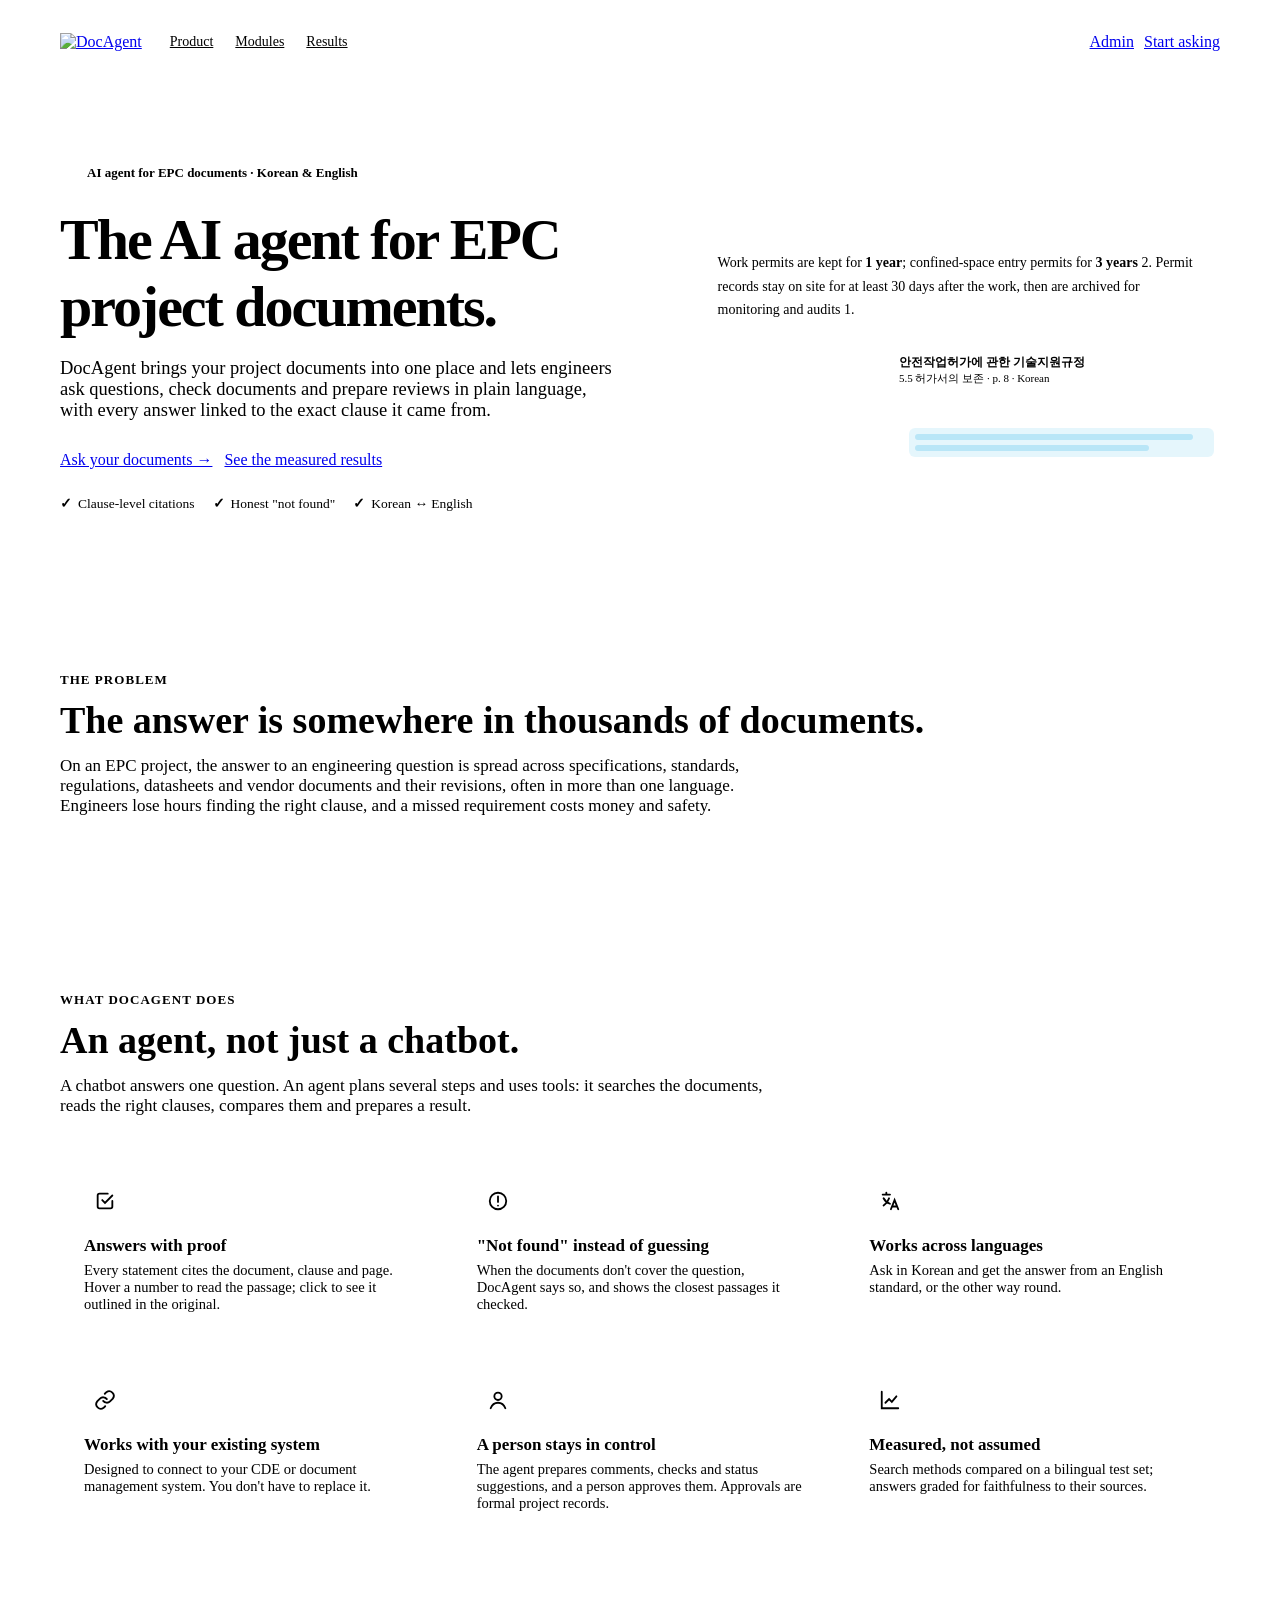
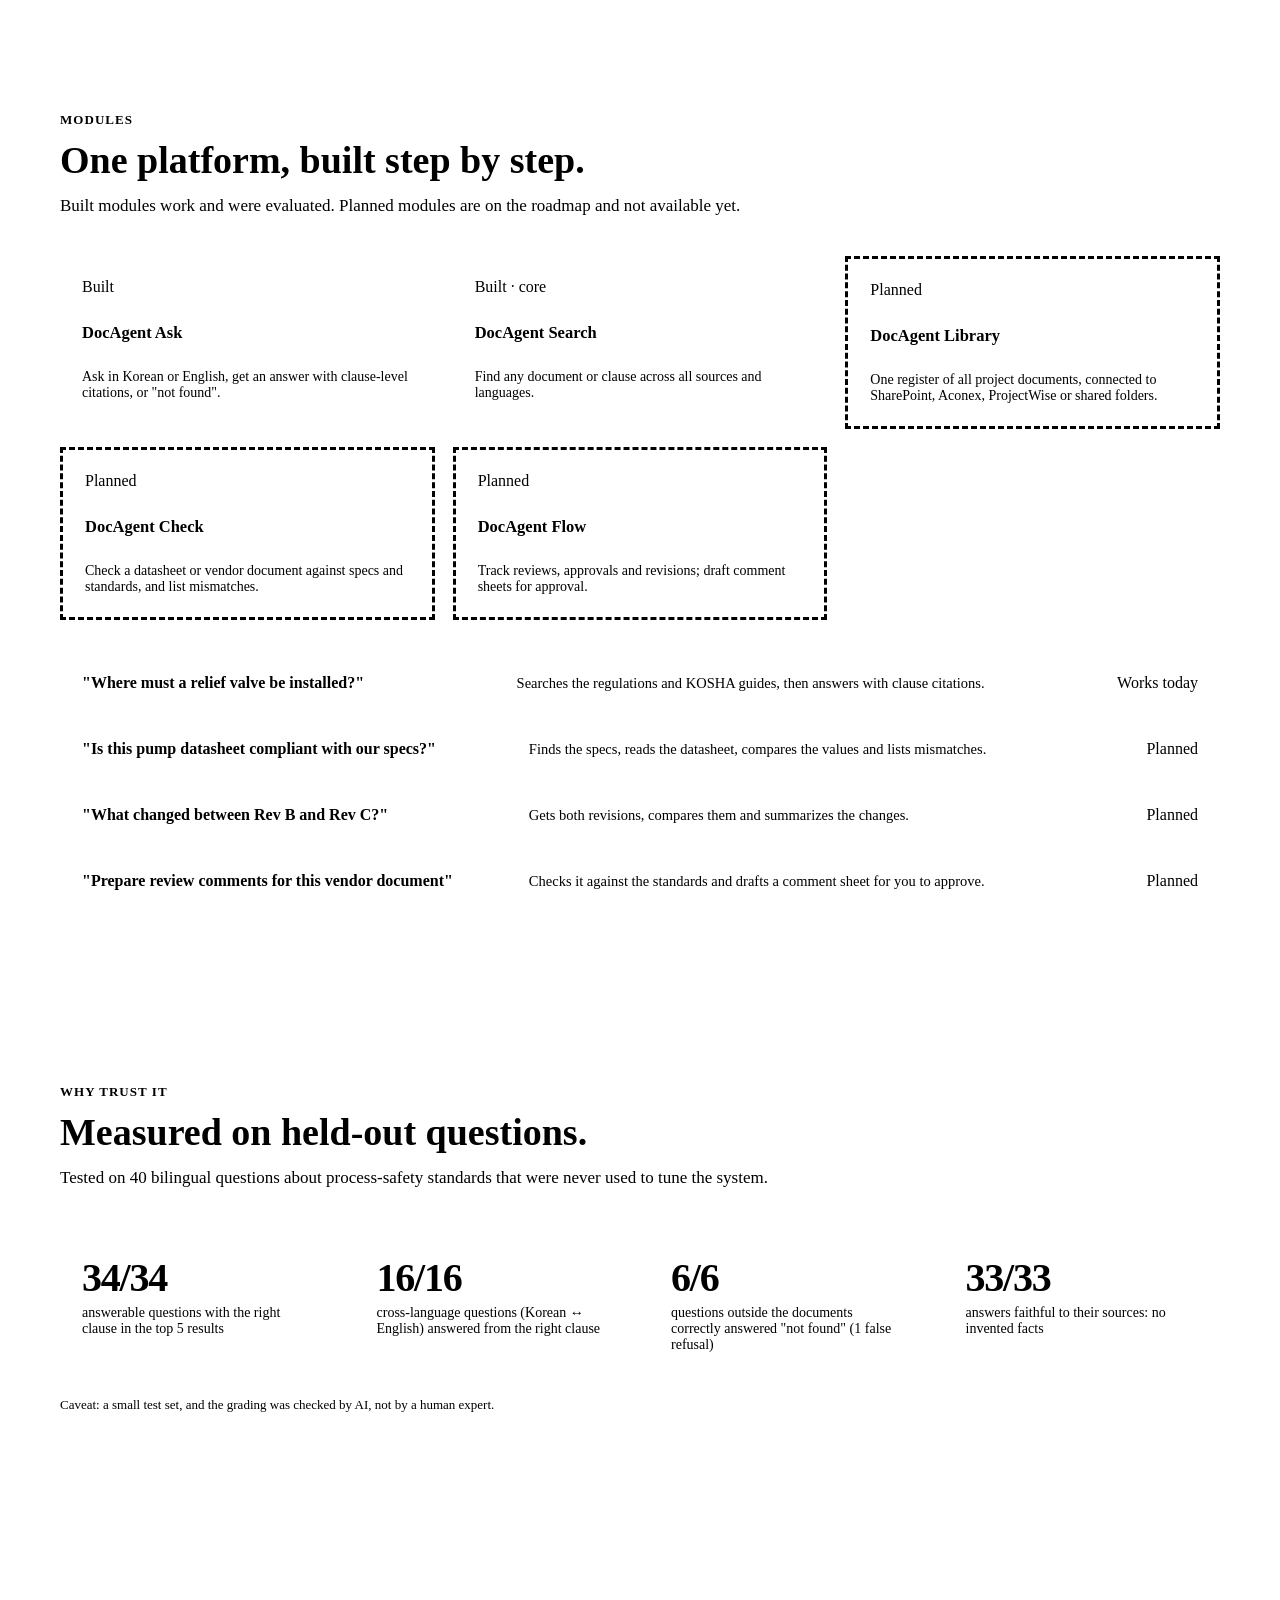
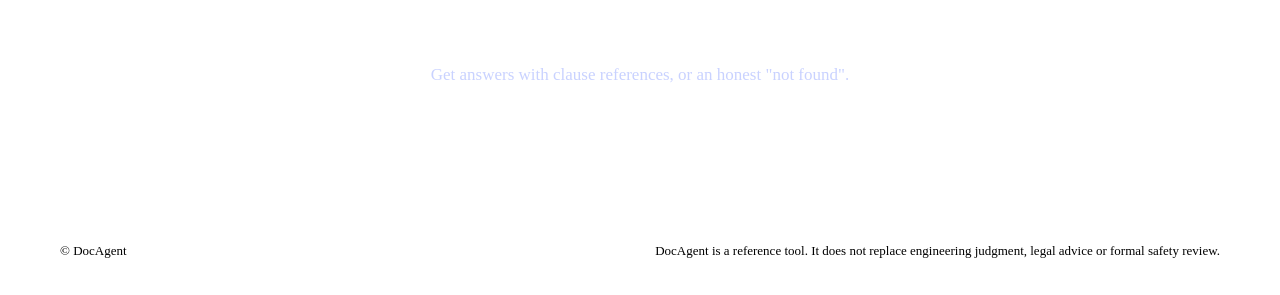
==== app/static/index.html @ a0cf8144 "Add DocAgent: landing page, user chat with cited sources, admin console - FastAPI server (app/server" ====
<!doctype html>
<html lang="en">
<head>
<meta charset="utf-8">
<meta name="viewport" content="width=device-width, initial-scale=1">
<title>DocAgent · The AI agent for EPC project documents</title>
<meta name="description" content="Ask your project documents anything. Answers with clause references, or an honest 'not found'.">
<link rel="icon" href="/brand/docagent_icon.svg" type="image/svg+xml">
<link rel="stylesheet" href="https://cdn.jsdelivr.net/gh/orioncactus/pretendard@v1.3.9/dist/web/variable/pretendardvariable-dynamic-subset.min.css">
<link rel="stylesheet" href="/static/css/docagent.css">
<style>
  body { background: var(--surface); }
  .wrap { max-width: 1160px; margin: 0 auto; padding: 0 24px; }
  nav.top { position: sticky; top: 0; z-index: 10; background: rgba(255,255,255,.86); backdrop-filter: blur(10px);
            border-bottom: 1px solid var(--line-2); }
  nav.top .wrap { display: flex; align-items: center; gap: 28px; height: 68px; }
  nav.top .links { display: flex; gap: 22px; font-size: 14px; }
  nav.top .links a { color: var(--ink-2); }
  nav.top .cta { margin-left: auto; display: flex; gap: 10px; }

  .hero { position: relative; overflow: hidden; padding: 84px 0 72px;
          background: radial-gradient(1100px 480px at 85% -10%, var(--brand-50), transparent 65%),
                      radial-gradient(700px 360px at -5% 110%, var(--accent-50), transparent 60%); }
  .hero .wrap { display: grid; grid-template-columns: 1.05fr .95fr; gap: 56px; align-items: center; }
  .eyebrow { display: inline-flex; gap: 8px; align-items: center; font-size: 13px; font-weight: 600; color: var(--brand);
             background: var(--surface); border: 1px solid var(--brand-100); border-radius: 999px; padding: 5px 12px; }
  .eyebrow i { width: 7px; height: 7px; border-radius: 50%; background: var(--accent); display: inline-block; }
  .hero h1 { font-size: clamp(36px, 5vw, 58px); margin: 20px 0 18px; font-weight: 800; letter-spacing: -.035em; }
  .hero h1 em { font-style: normal; color: var(--brand); }
  .hero p.lead { font-size: 18.5px; color: var(--ink-2); max-width: 560px; margin: 0 0 30px; }
  .hero .actions { display: flex; gap: 12px; flex-wrap: wrap; }
  .hero .trust { margin-top: 26px; display: flex; gap: 18px; flex-wrap: wrap; font-size: 13.5px; color: var(--ink-2); }
  .hero .trust span::before { content: "✓"; color: var(--accent); font-weight: 800; margin-right: 6px; }

  .mock { position: relative; }
  .mock .chat { padding: 22px 22px 46px; border-radius: 20px; box-shadow: var(--shadow-2); }
  .mock .q { margin-left: auto; width: fit-content; max-width: 85%; background: var(--brand); color: #fff; padding: 10px 14px;
             border-radius: 14px 14px 4px 14px; font-size: 14px; }
  .mock .a { margin-top: 14px; font-size: 14px; line-height: 1.7; color: var(--ink); }
  .mock .a .cite { cursor: default; }
  .mock .src { position: relative; margin: -28px -18px 0 auto; width: 62%; padding: 14px; border-radius: 16px;
               box-shadow: var(--shadow-2); background: var(--surface); border: 1px solid var(--line); }
  .mock .src .t { font-size: 12px; font-weight: 700; } .mock .src .m { font-size: 11px; color: var(--muted); }
  .mock .src .doc { margin-top: 8px; background: var(--bg); border-radius: 8px; padding: 10px; display: grid; gap: 6px; }
  .mock .src .bar { height: 6px; border-radius: 3px; background: var(--line); }
  .mock .src .hlbox { border: 2px solid var(--accent); background: rgba(0,163,224,.10); border-radius: 6px; padding: 6px; display: grid; gap: 5px; }
  .mock .src .hlbox .bar { background: #b9e6f7; }

  section.block { padding: 88px 0; }
  section.alt { background: var(--bg); }
  .kicker { font-size: 13px; font-weight: 700; color: var(--accent); letter-spacing: .08em; text-transform: uppercase; }
  .block h2 { font-size: clamp(28px, 3.4vw, 38px); margin: 10px 0 14px; font-weight: 800; }
  .block p.sub { color: var(--ink-2); font-size: 17px; max-width: 720px; margin: 0; }
  .grid { display: grid; gap: 18px; margin-top: 40px; }
  .g3 { grid-template-columns: repeat(3, 1fr); } .g4 { grid-template-columns: repeat(4, 1fr); }
  .feature { padding: 24px; } .feature h3 { font-size: 17px; margin: 14px 0 6px; } .feature p { margin: 0; color: var(--ink-2); font-size: 14.5px; }
  .ico { width: 42px; height: 42px; border-radius: 12px; background: var(--brand-50); color: var(--brand); display: grid; place-items: center; }
  .ico svg { width: 22px; height: 22px; }
  .module { padding: 22px; display: flex; flex-direction: column; gap: 10px; }
  .module .chip { align-self: flex-start; }
  .module h3 { font-size: 16.5px; } .module p { margin: 0; color: var(--ink-2); font-size: 14px; flex: 1; }
  .module.planned { background: transparent; box-shadow: none; border-style: dashed; }
  .tasks { margin-top: 36px; display: grid; gap: 12px; }
  .task { display: grid; grid-template-columns: 1fr 1.4fr auto; gap: 20px; align-items: center; padding: 18px 22px; }
  .task .ask { font-weight: 600; } .task .does { color: var(--ink-2); font-size: 14.5px; }
  .stat { padding: 26px 22px; } .stat .num { font-size: 40px; font-weight: 800; color: var(--brand); letter-spacing: -.03em; }
  .stat .lbl { color: var(--ink-2); font-size: 14px; margin-top: 4px; }
  .caveat { margin-top: 18px; font-size: 13px; color: var(--muted); }
  .final { text-align: center; padding: 84px 0; background: var(--brand); color: #fff; }
  .final h2 { color: #fff; } .final p { color: #c9d2ff; margin: 12px auto 28px; max-width: 560px; font-size: 17px; }
  .final .btn-primary { background: #fff; color: var(--brand); box-shadow: none; }
  footer { padding: 28px 0; font-size: 13px; color: var(--muted); border-top: 1px solid var(--line-2); }
  footer .wrap { display: flex; gap: 20px; justify-content: space-between; flex-wrap: wrap; }

  @media (max-width: 920px) {
    .hero .wrap, .g3, .g4 { grid-template-columns: 1fr; }
    .mock .src { width: auto; margin: 14px 0 0; }
    .task { grid-template-columns: 1fr; gap: 6px; }
    nav.top .links { display: none; }
  }
</style>
</head>
<body>
<nav class="top">
  <div class="wrap">
    <a href="/" aria-label="DocAgent home"><img class="logo" src="/brand/docagent_logo.svg" alt="DocAgent"></a>
    <div class="links"><a href="#what">Product</a><a href="#modules">Modules</a><a href="#results">Results</a></div>
    <div class="cta"><a class="btn btn-ghost btn-sm" href="/admin">Admin</a><a class="btn btn-primary btn-sm" href="/chat">Start asking</a></div>
  </div>
</nav>

<header class="hero">
  <div class="wrap">
    <div>
      <span class="eyebrow"><i></i>AI agent for EPC documents · Korean &amp; English</span>
      <h1>The AI agent for <em>EPC project documents</em>.</h1>
      <p class="lead">DocAgent brings your project documents into one place and lets engineers ask questions, check documents
        and prepare reviews in plain language, with every answer linked to the exact clause it came from.</p>
      <div class="actions">
        <a class="btn btn-primary" href="/chat">Ask your documents →</a>
        <a class="btn btn-ghost" href="#results">See the measured results</a>
      </div>
      <div class="trust"><span>Clause-level citations</span><span>Honest "not found"</span><span>Korean ↔ English</span></div>
    </div>
    <div class="mock" aria-hidden="true">
      <div class="card chat">
        <div class="q">How long must completed work permits be kept?</div>
        <div class="a">Work permits are kept for <strong>1 year</strong>; confined-space entry permits for
          <strong>3 years</strong> <span class="cite">2</span>. Permit records stay on site for at least 30 days after
          the work, then are archived for monitoring and audits <span class="cite">1</span>.</div>
      </div>
      <div class="src">
        <div class="t">안전작업허가에 관한 기술지원규정</div>
        <div class="m">5.5 허가서의 보존 · p. 8 · Korean</div>
        <div class="doc"><div class="bar" style="width:90%"></div><div class="bar" style="width:70%"></div>
          <div class="hlbox"><div class="bar" style="width:95%"></div><div class="bar" style="width:80%"></div></div>
          <div class="bar" style="width:85%"></div></div>
      </div>
    </div>
  </div>
</header>

<section class="block" id="problem">
  <div class="wrap">
    <div class="kicker">The problem</div>
    <h2>The answer is somewhere in thousands of documents.</h2>
    <p class="sub">On an EPC project, the answer to an engineering question is spread across specifications, standards,
      regulations, datasheets and vendor documents and their revisions, often in more than one language. Engineers lose
      hours finding the right clause, and a missed requirement costs money and safety.</p>
  </div>
</section>

<section class="block alt" id="what">
  <div class="wrap">
    <div class="kicker">What DocAgent does</div>
    <h2>An agent, not just a chatbot.</h2>
    <p class="sub">A chatbot answers one question. An agent plans several steps and uses tools: it searches the documents,
      reads the right clauses, compares them and prepares a result.</p>
    <div class="grid g3">
      <div class="card feature"><div class="ico"><svg viewBox="0 0 24 24" fill="none" stroke="currentColor" stroke-width="2" stroke-linecap="round"><path d="M9 11l3 3 8-8"/><path d="M20 12v6a2 2 0 0 1-2 2H6a2 2 0 0 1-2-2V6a2 2 0 0 1 2-2h9"/></svg></div>
        <h3>Answers with proof</h3><p>Every statement cites the document, clause and page. Hover a number to read the passage; click to see it outlined in the original.</p></div>
      <div class="card feature"><div class="ico"><svg viewBox="0 0 24 24" fill="none" stroke="currentColor" stroke-width="2" stroke-linecap="round"><circle cx="12" cy="12" r="9"/><path d="M12 7v6"/><path d="M12 17h.01"/></svg></div>
        <h3>"Not found" instead of guessing</h3><p>When the documents don't cover the question, DocAgent says so, and shows the closest passages it checked.</p></div>
      <div class="card feature"><div class="ico"><svg viewBox="0 0 24 24" fill="none" stroke="currentColor" stroke-width="2" stroke-linecap="round"><path d="M4 5h8M8 3v2M5 9c1.5 3 4 5 7 6"/><path d="M11 9c-1 3-3 6-6 8"/><path d="M13 21l4-10 4 10M14.5 18h5"/></svg></div>
        <h3>Works across languages</h3><p>Ask in Korean and get the answer from an English standard, or the other way round.</p></div>
      <div class="card feature"><div class="ico"><svg viewBox="0 0 24 24" fill="none" stroke="currentColor" stroke-width="2" stroke-linecap="round"><path d="M10 13a5 5 0 0 0 7.5.5l3-3a5 5 0 0 0-7-7l-1.7 1.7"/><path d="M14 11a5 5 0 0 0-7.5-.5l-3 3a5 5 0 0 0 7 7l1.7-1.7"/></svg></div>
        <h3>Works with your existing system</h3><p>Designed to connect to your CDE or document management system. You don't have to replace it.</p></div>
      <div class="card feature"><div class="ico"><svg viewBox="0 0 24 24" fill="none" stroke="currentColor" stroke-width="2" stroke-linecap="round"><circle cx="12" cy="8" r="4"/><path d="M4 21c1.5-4 4.5-6 8-6s6.5 2 8 6"/></svg></div>
        <h3>A person stays in control</h3><p>The agent prepares comments, checks and status suggestions, and a person approves them. Approvals are formal project records.</p></div>
      <div class="card feature"><div class="ico"><svg viewBox="0 0 24 24" fill="none" stroke="currentColor" stroke-width="2" stroke-linecap="round"><path d="M3 3v18h18"/><path d="M7 15l4-4 3 3 5-6"/></svg></div>
        <h3>Measured, not assumed</h3><p>Search methods compared on a bilingual test set; answers graded for faithfulness to their sources.</p></div>
    </div>
  </div>
</section>

<section class="block" id="modules">
  <div class="wrap">
    <div class="kicker">Modules</div>
    <h2>One platform, built step by step.</h2>
    <p class="sub">Built modules work and were evaluated. Planned modules are on the roadmap and not available yet.</p>
    <div class="grid g3">
      <div class="card module"><span class="chip ok">Built</span><h3>DocAgent Ask</h3><p>Ask in Korean or English, get an answer with clause-level citations, or "not found".</p></div>
      <div class="card module"><span class="chip ok">Built · core</span><h3>DocAgent Search</h3><p>Find any document or clause across all sources and languages.</p></div>
      <div class="card module planned"><span class="chip muted">Planned</span><h3>DocAgent Library</h3><p>One register of all project documents, connected to SharePoint, Aconex, ProjectWise or shared folders.</p></div>
      <div class="card module planned"><span class="chip muted">Planned</span><h3>DocAgent Check</h3><p>Check a datasheet or vendor document against specs and standards, and list mismatches.</p></div>
      <div class="card module planned"><span class="chip muted">Planned</span><h3>DocAgent Flow</h3><p>Track reviews, approvals and revisions; draft comment sheets for approval.</p></div>
    </div>
    <div class="tasks">
      <div class="card task"><div class="ask">"Where must a relief valve be installed?"</div><div class="does">Searches the regulations and KOSHA guides, then answers with clause citations.</div><span class="chip ok">Works today</span></div>
      <div class="card task"><div class="ask">"Is this pump datasheet compliant with our specs?"</div><div class="does">Finds the specs, reads the datasheet, compares the values and lists mismatches.</div><span class="chip muted">Planned</span></div>
      <div class="card task"><div class="ask">"What changed between Rev B and Rev C?"</div><div class="does">Gets both revisions, compares them and summarizes the changes.</div><span class="chip muted">Planned</span></div>
      <div class="card task"><div class="ask">"Prepare review comments for this vendor document"</div><div class="does">Checks it against the standards and drafts a comment sheet for you to approve.</div><span class="chip muted">Planned</span></div>
    </div>
  </div>
</section>

<section class="block alt" id="results">
  <div class="wrap">
    <div class="kicker">Why trust it</div>
    <h2>Measured on held-out questions.</h2>
    <p class="sub">Tested on 40 bilingual questions about process-safety standards that were never used to tune the system.</p>
    <div class="grid g4">
      <div class="card stat"><div class="num">34/34</div><div class="lbl">answerable questions with the right clause in the top 5 results</div></div>
      <div class="card stat"><div class="num">16/16</div><div class="lbl">cross-language questions (Korean ↔ English) answered from the right clause</div></div>
      <div class="card stat"><div class="num">6/6</div><div class="lbl">questions outside the documents correctly answered "not found" (1 false refusal)</div></div>
      <div class="card stat"><div class="num">33/33</div><div class="lbl">answers faithful to their sources: no invented facts</div></div>
    </div>
    <p class="caveat">Caveat: a small test set, and the grading was checked by AI, not by a human expert.</p>
  </div>
</section>

<section class="final">
  <div class="wrap">
    <h2>Ask your documents anything.</h2>
    <p>Get answers with clause references, or an honest "not found".</p>
    <a class="btn btn-primary" href="/chat">Start asking →</a>
  </div>
</section>

<footer>
  <div class="wrap"><span>© DocAgent</span><span>DocAgent is a reference tool. It does not replace engineering judgment, legal advice or formal safety review.</span></div>
</footer>
</body>
</html>
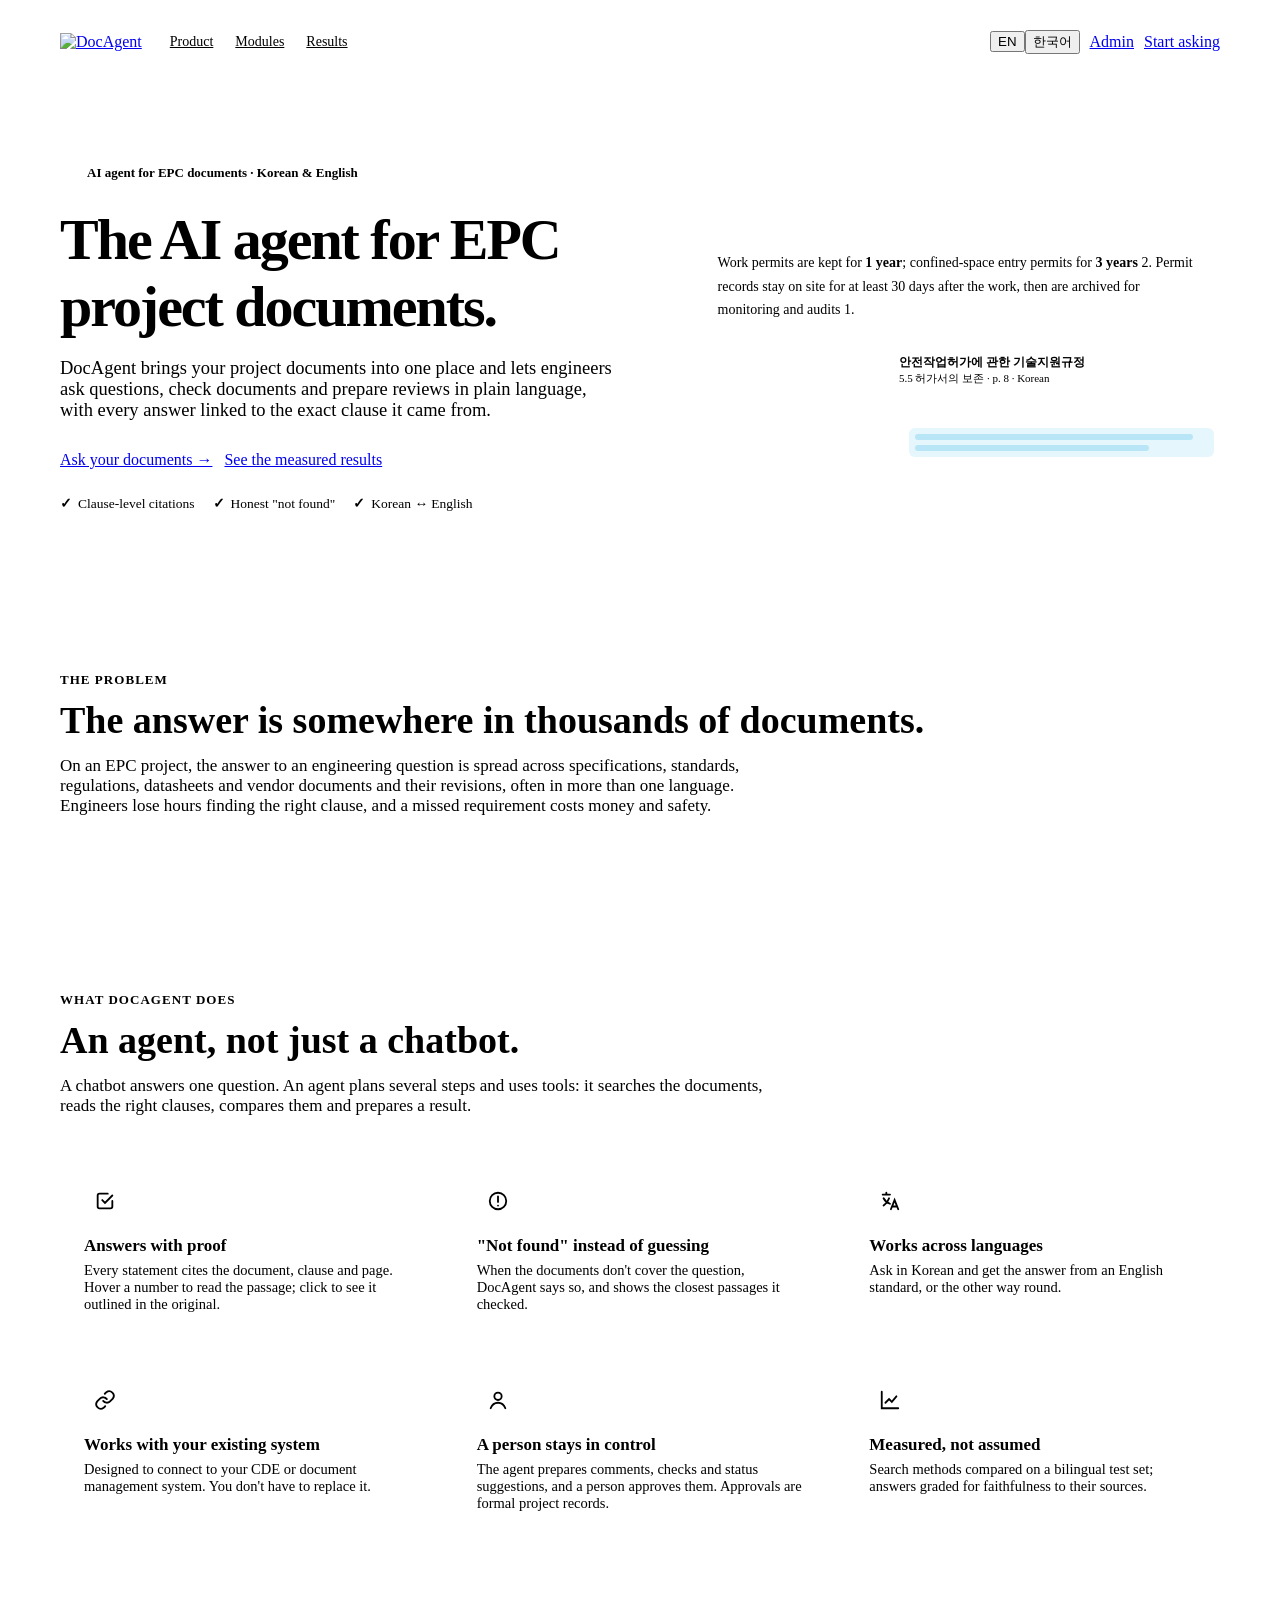
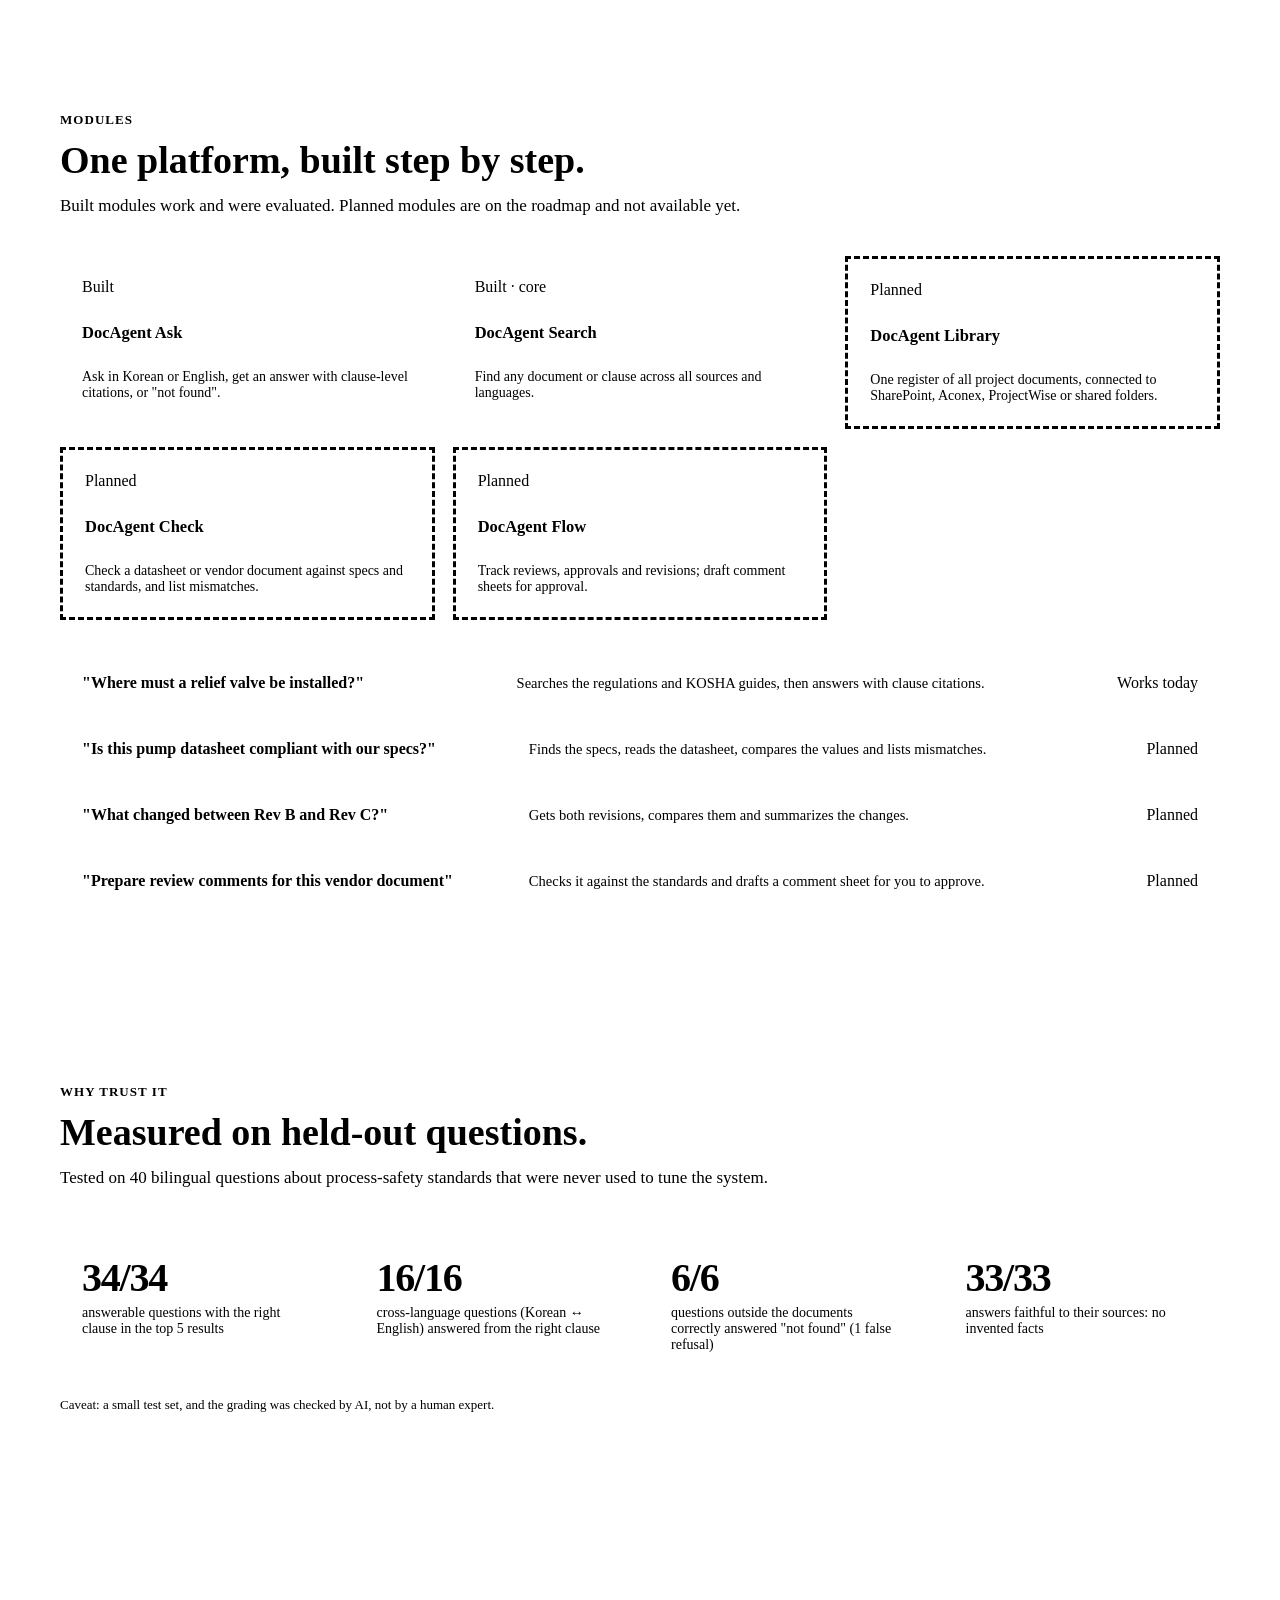
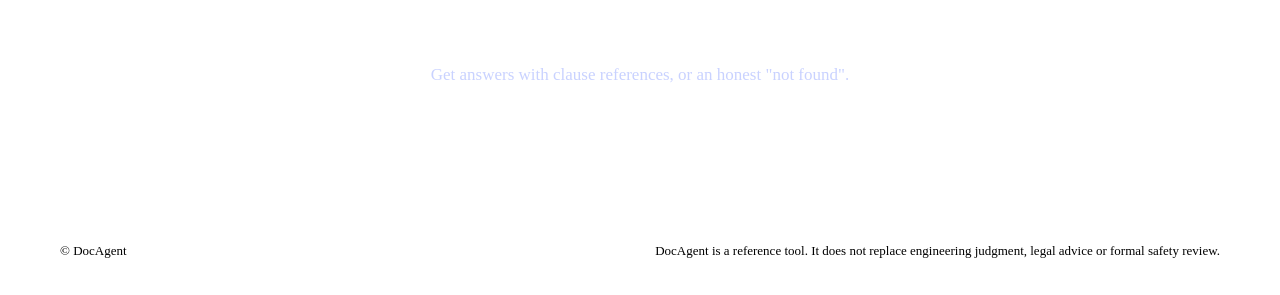
==== commit 16ac8341: "Interface language switch (English / Korean) for the landing and chat pages - New static/js/i18n.js:" ====
--- a/app/static/index.html
+++ b/app/static/index.html
@@ -3,7 +3,7 @@
 <head>
 <meta charset="utf-8">
 <meta name="viewport" content="width=device-width, initial-scale=1">
-<title>DocAgent · The AI agent for EPC project documents</title>
+<title data-i18n="home.pageTitle">DocAgent · The AI agent for EPC project documents</title>
 <meta name="description" content="Ask your project documents anything. Answers with clause references, or an honest 'not found'.">
 <link rel="icon" href="/brand/docagent_icon.svg" type="image/svg+xml">
 <link rel="stylesheet" href="https://cdn.jsdelivr.net/gh/orioncactus/pretendard@v1.3.9/dist/web/variable/pretendardvariable-dynamic-subset.min.css">
@@ -16,7 +16,8 @@
   nav.top .wrap { display: flex; align-items: center; gap: 28px; height: 68px; }
   nav.top .links { display: flex; gap: 22px; font-size: 14px; }
   nav.top .links a { color: var(--ink-2); }
-  nav.top .cta { margin-left: auto; display: flex; gap: 10px; }
+  nav.top .cta { margin-left: auto; display: flex; gap: 10px; align-items: center; }
+  nav.top .ui-lang { font-size: 12.5px; }
 
   .hero { position: relative; overflow: hidden; padding: 84px 0 72px;
           background: radial-gradient(1100px 480px at 85% -10%, var(--brand-50), transparent 65%),
@@ -84,34 +85,35 @@
 <nav class="top">
   <div class="wrap">
     <a href="/" aria-label="DocAgent home"><img class="logo" src="/brand/docagent_logo.svg" alt="DocAgent"></a>
-    <div class="links"><a href="#what">Product</a><a href="#modules">Modules</a><a href="#results">Results</a></div>
-    <div class="cta"><a class="btn btn-ghost btn-sm" href="/admin">Admin</a><a class="btn btn-primary btn-sm" href="/chat">Start asking</a></div>
+    <div class="links"><a href="#what" data-i18n="nav.product">Product</a><a href="#modules" data-i18n="nav.modules">Modules</a><a href="#results" data-i18n="nav.results">Results</a></div>
+    <div class="cta">
+      <div class="seg ui-lang" role="group" aria-label="Interface language" data-i18n-attr="aria-label:ui.aria"><button type="button" data-ui-lang="en">EN</button><button type="button" data-ui-lang="ko">한국어</button></div><a class="btn btn-ghost btn-sm" href="/admin" id="adminLink" data-i18n="nav.admin">Admin</a><a class="btn btn-primary btn-sm" href="/chat" data-i18n="nav.start">Start asking</a></div>
   </div>
 </nav>
 
 <header class="hero">
   <div class="wrap">
     <div>
-      <span class="eyebrow"><i></i>AI agent for EPC documents · Korean &amp; English</span>
-      <h1>The AI agent for <em>EPC project documents</em>.</h1>
-      <p class="lead">DocAgent brings your project documents into one place and lets engineers ask questions, check documents
+      <span class="eyebrow" data-i18n="hero.eyebrow"><i></i>AI agent for EPC documents · Korean &amp; English</span>
+      <h1 data-i18n="hero.title">The AI agent for <em>EPC project documents</em>.</h1>
+      <p class="lead" data-i18n="hero.lead">DocAgent brings your project documents into one place and lets engineers ask questions, check documents
         and prepare reviews in plain language, with every answer linked to the exact clause it came from.</p>
       <div class="actions">
-        <a class="btn btn-primary" href="/chat">Ask your documents →</a>
-        <a class="btn btn-ghost" href="#results">See the measured results</a>
+        <a class="btn btn-primary" href="/chat" data-i18n="hero.ask">Ask your documents →</a>
+        <a class="btn btn-ghost" href="#results" data-i18n="hero.see">See the measured results</a>
       </div>
-      <div class="trust"><span>Clause-level citations</span><span>Honest "not found"</span><span>Korean ↔ English</span></div>
+      <div class="trust" data-i18n="hero.trust"><span>Clause-level citations</span><span>Honest "not found"</span><span>Korean ↔ English</span></div>
     </div>
     <div class="mock" aria-hidden="true">
       <div class="card chat">
-        <div class="q">How long must completed work permits be kept?</div>
-        <div class="a">Work permits are kept for <strong>1 year</strong>; confined-space entry permits for
+        <div class="q" data-i18n="mock.q">How long must completed work permits be kept?</div>
+        <div class="a" data-i18n="mock.a">Work permits are kept for <strong>1 year</strong>; confined-space entry permits for
           <strong>3 years</strong> <span class="cite">2</span>. Permit records stay on site for at least 30 days after
           the work, then are archived for monitoring and audits <span class="cite">1</span>.</div>
       </div>
       <div class="src">
         <div class="t">안전작업허가에 관한 기술지원규정</div>
-        <div class="m">5.5 허가서의 보존 · p. 8 · Korean</div>
+        <div class="m" data-i18n="mock.meta">5.5 허가서의 보존 · p. 8 · Korean</div>
         <div class="doc"><div class="bar" style="width:90%"></div><div class="bar" style="width:70%"></div>
           <div class="hlbox"><div class="bar" style="width:95%"></div><div class="bar" style="width:80%"></div></div>
           <div class="bar" style="width:85%"></div></div>
@@ -122,9 +124,9 @@
 
 <section class="block" id="problem">
   <div class="wrap">
-    <div class="kicker">The problem</div>
-    <h2>The answer is somewhere in thousands of documents.</h2>
-    <p class="sub">On an EPC project, the answer to an engineering question is spread across specifications, standards,
+    <div class="kicker" data-i18n="problem.kicker">The problem</div>
+    <h2 data-i18n="problem.h">The answer is somewhere in thousands of documents.</h2>
+    <p class="sub" data-i18n="problem.sub">On an EPC project, the answer to an engineering question is spread across specifications, standards,
       regulations, datasheets and vendor documents and their revisions, often in more than one language. Engineers lose
       hours finding the right clause, and a missed requirement costs money and safety.</p>
   </div>
@@ -132,73 +134,90 @@
 
 <section class="block alt" id="what">
   <div class="wrap">
-    <div class="kicker">What DocAgent does</div>
-    <h2>An agent, not just a chatbot.</h2>
-    <p class="sub">A chatbot answers one question. An agent plans several steps and uses tools: it searches the documents,
+    <div class="kicker" data-i18n="what.kicker">What DocAgent does</div>
+    <h2 data-i18n="what.h">An agent, not just a chatbot.</h2>
+    <p class="sub" data-i18n="what.sub">A chatbot answers one question. An agent plans several steps and uses tools: it searches the documents,
       reads the right clauses, compares them and prepares a result.</p>
     <div class="grid g3">
       <div class="card feature"><div class="ico"><svg viewBox="0 0 24 24" fill="none" stroke="currentColor" stroke-width="2" stroke-linecap="round"><path d="M9 11l3 3 8-8"/><path d="M20 12v6a2 2 0 0 1-2 2H6a2 2 0 0 1-2-2V6a2 2 0 0 1 2-2h9"/></svg></div>
-        <h3>Answers with proof</h3><p>Every statement cites the document, clause and page. Hover a number to read the passage; click to see it outlined in the original.</p></div>
+        <h3 data-i18n="f1.h">Answers with proof</h3><p data-i18n="f1.p">Every statement cites the document, clause and page. Hover a number to read the passage; click to see it outlined in the original.</p></div>
       <div class="card feature"><div class="ico"><svg viewBox="0 0 24 24" fill="none" stroke="currentColor" stroke-width="2" stroke-linecap="round"><circle cx="12" cy="12" r="9"/><path d="M12 7v6"/><path d="M12 17h.01"/></svg></div>
-        <h3>"Not found" instead of guessing</h3><p>When the documents don't cover the question, DocAgent says so, and shows the closest passages it checked.</p></div>
+        <h3 data-i18n="f2.h">"Not found" instead of guessing</h3><p data-i18n="f2.p">When the documents don't cover the question, DocAgent says so, and shows the closest passages it checked.</p></div>
       <div class="card feature"><div class="ico"><svg viewBox="0 0 24 24" fill="none" stroke="currentColor" stroke-width="2" stroke-linecap="round"><path d="M4 5h8M8 3v2M5 9c1.5 3 4 5 7 6"/><path d="M11 9c-1 3-3 6-6 8"/><path d="M13 21l4-10 4 10M14.5 18h5"/></svg></div>
-        <h3>Works across languages</h3><p>Ask in Korean and get the answer from an English standard, or the other way round.</p></div>
+        <h3 data-i18n="f3.h">Works across languages</h3><p data-i18n="f3.p">Ask in Korean and get the answer from an English standard, or the other way round.</p></div>
       <div class="card feature"><div class="ico"><svg viewBox="0 0 24 24" fill="none" stroke="currentColor" stroke-width="2" stroke-linecap="round"><path d="M10 13a5 5 0 0 0 7.5.5l3-3a5 5 0 0 0-7-7l-1.7 1.7"/><path d="M14 11a5 5 0 0 0-7.5-.5l-3 3a5 5 0 0 0 7 7l1.7-1.7"/></svg></div>
-        <h3>Works with your existing system</h3><p>Designed to connect to your CDE or document management system. You don't have to replace it.</p></div>
+        <h3 data-i18n="f4.h">Works with your existing system</h3><p data-i18n="f4.p">Designed to connect to your CDE or document management system. You don't have to replace it.</p></div>
       <div class="card feature"><div class="ico"><svg viewBox="0 0 24 24" fill="none" stroke="currentColor" stroke-width="2" stroke-linecap="round"><circle cx="12" cy="8" r="4"/><path d="M4 21c1.5-4 4.5-6 8-6s6.5 2 8 6"/></svg></div>
-        <h3>A person stays in control</h3><p>The agent prepares comments, checks and status suggestions, and a person approves them. Approvals are formal project records.</p></div>
+        <h3 data-i18n="f5.h">A person stays in control</h3><p data-i18n="f5.p">The agent prepares comments, checks and status suggestions, and a person approves them. Approvals are formal project records.</p></div>
       <div class="card feature"><div class="ico"><svg viewBox="0 0 24 24" fill="none" stroke="currentColor" stroke-width="2" stroke-linecap="round"><path d="M3 3v18h18"/><path d="M7 15l4-4 3 3 5-6"/></svg></div>
-        <h3>Measured, not assumed</h3><p>Search methods compared on a bilingual test set; answers graded for faithfulness to their sources.</p></div>
+        <h3 data-i18n="f6.h">Measured, not assumed</h3><p data-i18n="f6.p">Search methods compared on a bilingual test set; answers graded for faithfulness to their sources.</p></div>
     </div>
   </div>
 </section>
 
 <section class="block" id="modules">
   <div class="wrap">
-    <div class="kicker">Modules</div>
-    <h2>One platform, built step by step.</h2>
-    <p class="sub">Built modules work and were evaluated. Planned modules are on the roadmap and not available yet.</p>
+    <div class="kicker" data-i18n="mod.kicker">Modules</div>
+    <h2 data-i18n="mod.h">One platform, built step by step.</h2>
+    <p class="sub" data-i18n="mod.sub">Built modules work and were evaluated. Planned modules are on the roadmap and not available yet.</p>
     <div class="grid g3">
-      <div class="card module"><span class="chip ok">Built</span><h3>DocAgent Ask</h3><p>Ask in Korean or English, get an answer with clause-level citations, or "not found".</p></div>
-      <div class="card module"><span class="chip ok">Built · core</span><h3>DocAgent Search</h3><p>Find any document or clause across all sources and languages.</p></div>
-      <div class="card module planned"><span class="chip muted">Planned</span><h3>DocAgent Library</h3><p>One register of all project documents, connected to SharePoint, Aconex, ProjectWise or shared folders.</p></div>
-      <div class="card module planned"><span class="chip muted">Planned</span><h3>DocAgent Check</h3><p>Check a datasheet or vendor document against specs and standards, and list mismatches.</p></div>
-      <div class="card module planned"><span class="chip muted">Planned</span><h3>DocAgent Flow</h3><p>Track reviews, approvals and revisions; draft comment sheets for approval.</p></div>
+      <div class="card module"><span class="chip ok" data-i18n="chip.built">Built</span><h3>DocAgent Ask</h3><p data-i18n="m1.p">Ask in Korean or English, get an answer with clause-level citations, or "not found".</p></div>
+      <div class="card module"><span class="chip ok" data-i18n="chip.core">Built · core</span><h3>DocAgent Search</h3><p data-i18n="m2.p">Find any document or clause across all sources and languages.</p></div>
+      <div class="card module planned"><span class="chip muted" data-i18n="chip.planned">Planned</span><h3>DocAgent Library</h3><p data-i18n="m3.p">One register of all project documents, connected to SharePoint, Aconex, ProjectWise or shared folders.</p></div>
+      <div class="card module planned"><span class="chip muted" data-i18n="chip.planned">Planned</span><h3>DocAgent Check</h3><p data-i18n="m4.p">Check a datasheet or vendor document against specs and standards, and list mismatches.</p></div>
+      <div class="card module planned"><span class="chip muted" data-i18n="chip.planned">Planned</span><h3>DocAgent Flow</h3><p data-i18n="m5.p">Track reviews, approvals and revisions; draft comment sheets for approval.</p></div>
     </div>
     <div class="tasks">
-      <div class="card task"><div class="ask">"Where must a relief valve be installed?"</div><div class="does">Searches the regulations and KOSHA guides, then answers with clause citations.</div><span class="chip ok">Works today</span></div>
-      <div class="card task"><div class="ask">"Is this pump datasheet compliant with our specs?"</div><div class="does">Finds the specs, reads the datasheet, compares the values and lists mismatches.</div><span class="chip muted">Planned</span></div>
-      <div class="card task"><div class="ask">"What changed between Rev B and Rev C?"</div><div class="does">Gets both revisions, compares them and summarizes the changes.</div><span class="chip muted">Planned</span></div>
-      <div class="card task"><div class="ask">"Prepare review comments for this vendor document"</div><div class="does">Checks it against the standards and drafts a comment sheet for you to approve.</div><span class="chip muted">Planned</span></div>
+      <div class="card task"><div class="ask" data-i18n="t1.ask">"Where must a relief valve be installed?"</div><div class="does" data-i18n="t1.does">Searches the regulations and KOSHA guides, then answers with clause citations.</div><span class="chip ok" data-i18n="chip.works">Works today</span></div>
+      <div class="card task"><div class="ask" data-i18n="t2.ask">"Is this pump datasheet compliant with our specs?"</div><div class="does" data-i18n="t2.does">Finds the specs, reads the datasheet, compares the values and lists mismatches.</div><span class="chip muted" data-i18n="chip.planned">Planned</span></div>
+      <div class="card task"><div class="ask" data-i18n="t3.ask">"What changed between Rev B and Rev C?"</div><div class="does" data-i18n="t3.does">Gets both revisions, compares them and summarizes the changes.</div><span class="chip muted" data-i18n="chip.planned">Planned</span></div>
+      <div class="card task"><div class="ask" data-i18n="t4.ask">"Prepare review comments for this vendor document"</div><div class="does" data-i18n="t4.does">Checks it against the standards and drafts a comment sheet for you to approve.</div><span class="chip muted" data-i18n="chip.planned">Planned</span></div>
     </div>
   </div>
 </section>
 
 <section class="block alt" id="results">
   <div class="wrap">
-    <div class="kicker">Why trust it</div>
-    <h2>Measured on held-out questions.</h2>
-    <p class="sub">Tested on 40 bilingual questions about process-safety standards that were never used to tune the system.</p>
+    <div class="kicker" data-i18n="res.kicker">Why trust it</div>
+    <h2 data-i18n="res.h">Measured on held-out questions.</h2>
+    <p class="sub" data-i18n="res.sub">Tested on 40 bilingual questions about process-safety standards that were never used to tune the system.</p>
     <div class="grid g4">
-      <div class="card stat"><div class="num">34/34</div><div class="lbl">answerable questions with the right clause in the top 5 results</div></div>
-      <div class="card stat"><div class="num">16/16</div><div class="lbl">cross-language questions (Korean ↔ English) answered from the right clause</div></div>
-      <div class="card stat"><div class="num">6/6</div><div class="lbl">questions outside the documents correctly answered "not found" (1 false refusal)</div></div>
-      <div class="card stat"><div class="num">33/33</div><div class="lbl">answers faithful to their sources: no invented facts</div></div>
-    </div>
-    <p class="caveat">Caveat: a small test set, and the grading was checked by AI, not by a human expert.</p>
+      <div class="card stat"><div class="num">34/34</div><div class="lbl" data-i18n="s1">answerable questions with the right clause in the top 5 results</div></div>
+      <div class="card stat"><div class="num">16/16</div><div class="lbl" data-i18n="s2">cross-language questions (Korean ↔ English) answered from the right clause</div></div>
+      <div class="card stat"><div class="num">6/6</div><div class="lbl" data-i18n="s3">questions outside the documents correctly answered "not found" (1 false refusal)</div></div>
+      <div class="card stat"><div class="num">33/33</div><div class="lbl" data-i18n="s4">answers faithful to their sources: no invented facts</div></div>
+    </div>
+    <p class="caveat" data-i18n="res.caveat">Caveat: a small test set, and the grading was checked by AI, not by a human expert.</p>
   </div>
 </section>
 
 <section class="final">
   <div class="wrap">
-    <h2>Ask your documents anything.</h2>
-    <p>Get answers with clause references, or an honest "not found".</p>
-    <a class="btn btn-primary" href="/chat">Start asking →</a>
-  </div>
-</section>
-
+    <h2 data-i18n="final.h">Ask your documents anything.</h2>
+    <p data-i18n="final.p">Get answers with clause references, or an honest "not found".</p>
+    <a class="btn btn-primary" href="/chat" data-i18n="final.btn">Start asking →</a>
+  </div>
+</section>
+
+<script src="/static/js/common.js"></script>
+<script src="/static/js/i18n.js"></script>
+<script>
+  // When an admin is signed in, say so in the nav instead of offering a sign-in (again after a language switch)
+  let admin = null;
+  function showAdmin() {
+    if (!admin) return;
+    const a = document.getElementById("adminLink");
+    a.innerHTML = `<span style="color:var(--ok)">●</span> ${DA.esc(DA.t("admin.signedIn", { name: admin.username }))}`;
+    a.title = DA.t("admin.signedInTitle");
+  }
+  fetch("/api/admin/me", { credentials: "same-origin" }).then((r) => r.ok ? r.json() : null).then((me) => {
+    admin = me;
+    showAdmin();
+  }).catch(() => {});
+  document.addEventListener("da:lang", showAdmin);
+</script>
 <footer>
-  <div class="wrap"><span>© DocAgent</span><span>DocAgent is a reference tool. It does not replace engineering judgment, legal advice or formal safety review.</span></div>
+  <div class="wrap"><span>© DocAgent</span><span data-i18n="footer.note">DocAgent is a reference tool. It does not replace engineering judgment, legal advice or formal safety review.</span></div>
 </footer>
 </body>
 </html>
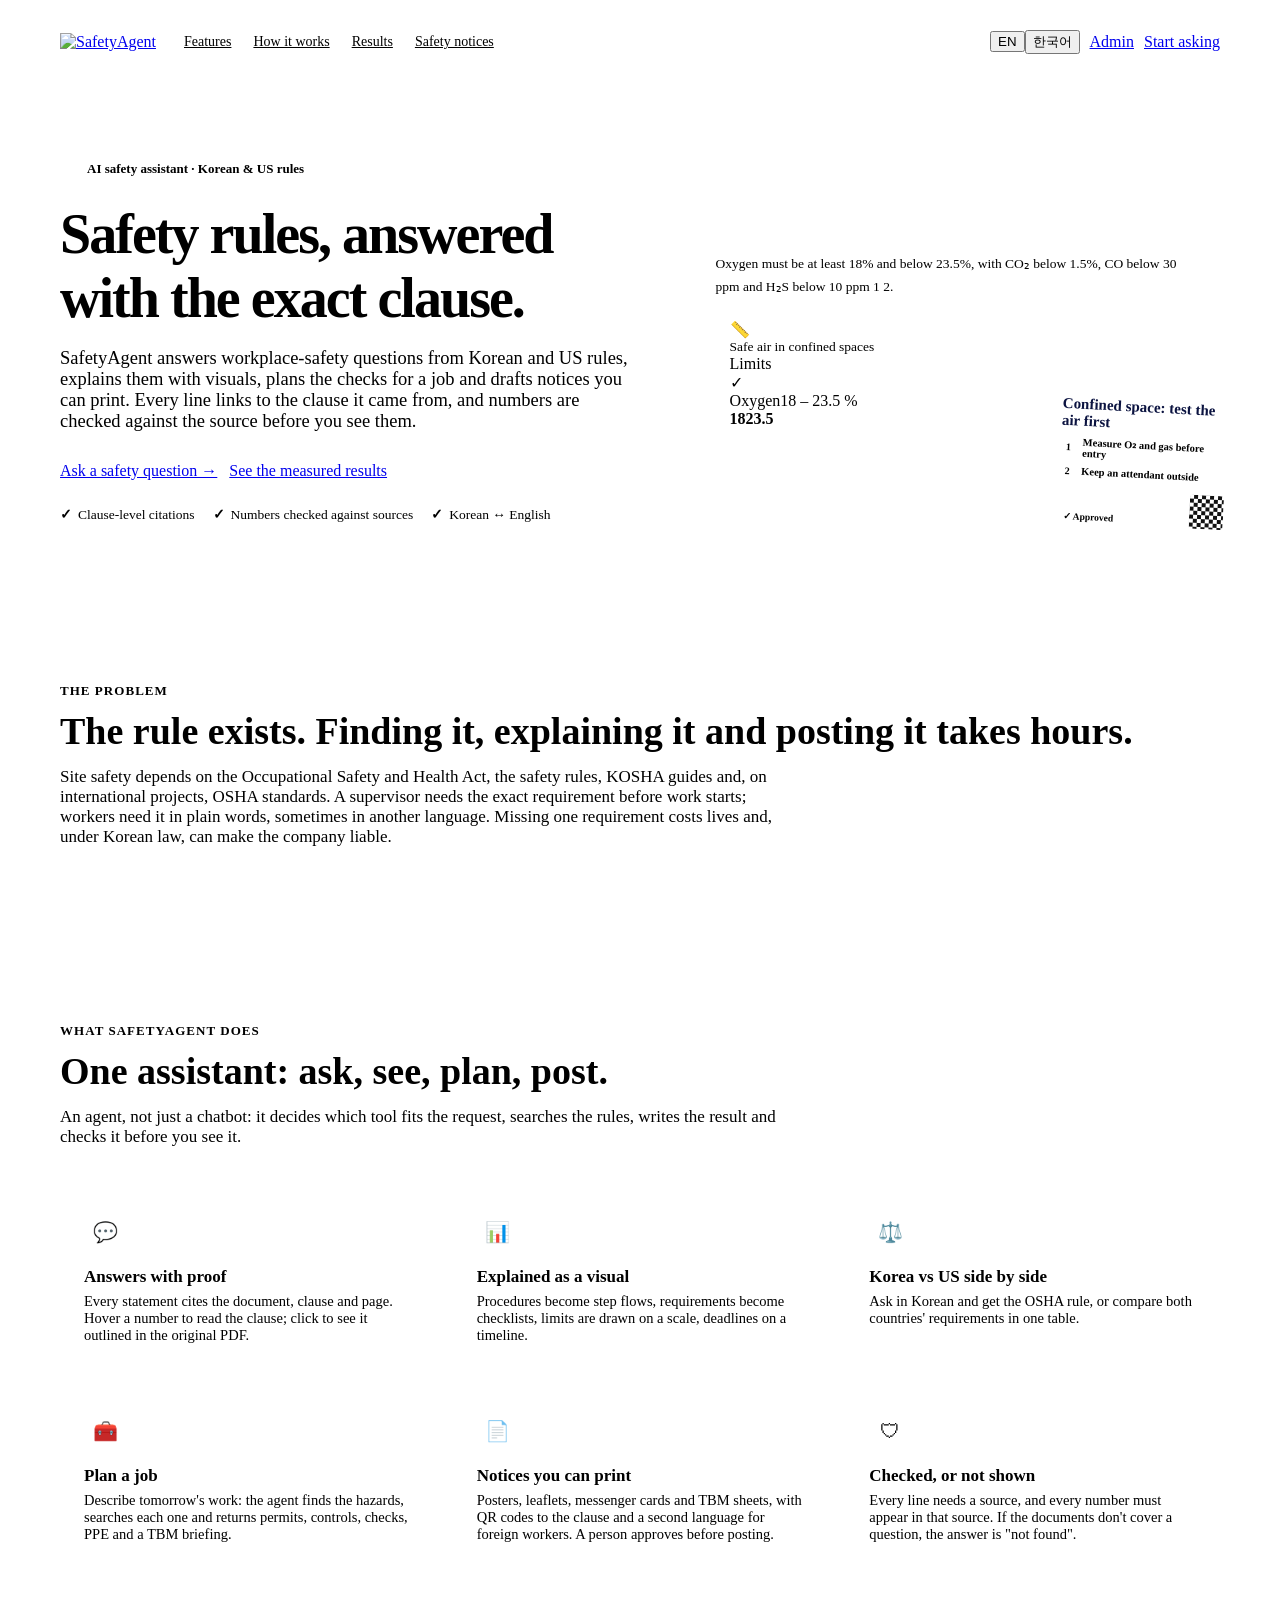
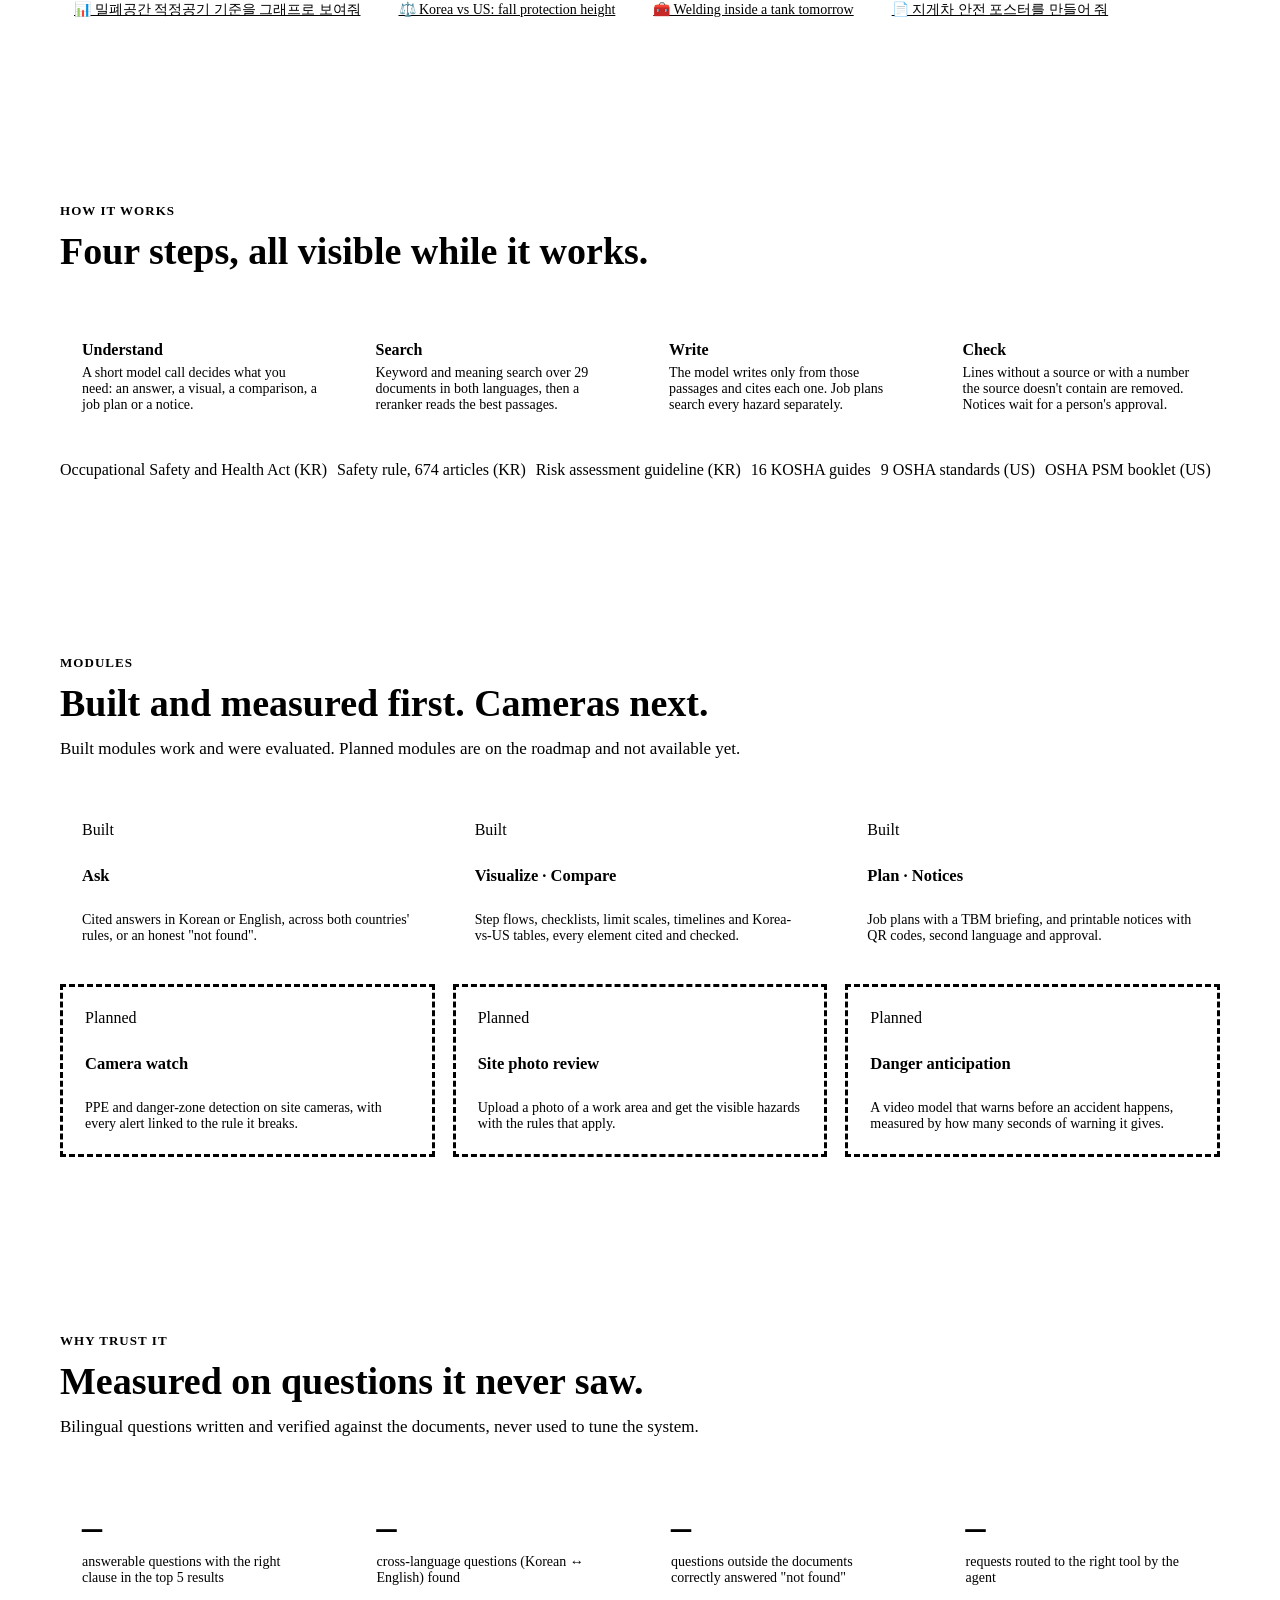
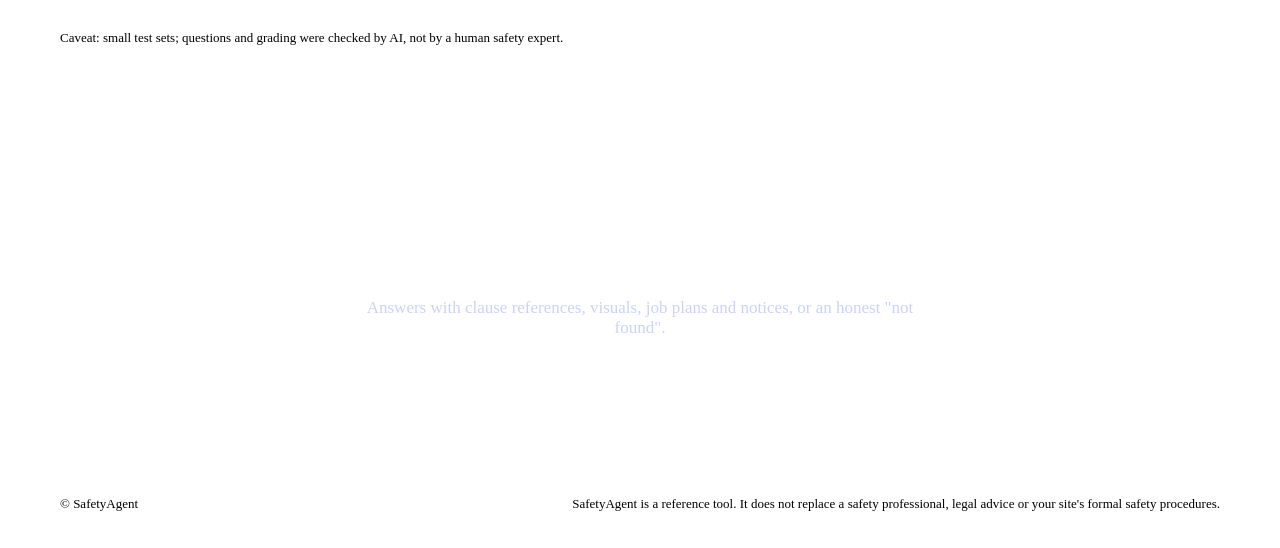
==== commit 044eb862: "SafetyAgent: agent router, visuals, job plans, notices, rebrand (work in progress) - Agent (agent.py" ====
--- a/app/static/index.html
+++ b/app/static/index.html
@@ -3,11 +3,11 @@
 <head>
 <meta charset="utf-8">
 <meta name="viewport" content="width=device-width, initial-scale=1">
-<title data-i18n="home.pageTitle">DocAgent · The AI agent for EPC project documents</title>
-<meta name="description" content="Ask your project documents anything. Answers with clause references, or an honest 'not found'.">
-<link rel="icon" href="/brand/docagent_icon.svg" type="image/svg+xml">
+<title data-i18n="home.pageTitle">SafetyAgent · AI safety assistant for industrial sites</title>
+<meta name="description" content="Ask Korean and US safety rules in Korean or English. Answers, visuals, job plans and printable notices, every line linked to the clause it came from.">
+<link rel="icon" href="/brand/safetyagent_icon.svg" type="image/svg+xml">
 <link rel="stylesheet" href="https://cdn.jsdelivr.net/gh/orioncactus/pretendard@v1.3.9/dist/web/variable/pretendardvariable-dynamic-subset.min.css">
-<link rel="stylesheet" href="/static/css/docagent.css">
+<link rel="stylesheet" href="/static/css/safetyagent.css">
 <style>
   body { background: var(--surface); }
   .wrap { max-width: 1160px; margin: 0 auto; padding: 0 24px; }
@@ -19,54 +19,66 @@
   nav.top .cta { margin-left: auto; display: flex; gap: 10px; align-items: center; }
   nav.top .ui-lang { font-size: 12.5px; }
 
-  .hero { position: relative; overflow: hidden; padding: 84px 0 72px;
+  .hero { position: relative; overflow: hidden; padding: 80px 0 72px;
           background: radial-gradient(1100px 480px at 85% -10%, var(--brand-50), transparent 65%),
-                      radial-gradient(700px 360px at -5% 110%, var(--accent-50), transparent 60%); }
+                      radial-gradient(700px 360px at -5% 110%, var(--safety-50), transparent 60%); }
   .hero .wrap { display: grid; grid-template-columns: 1.05fr .95fr; gap: 56px; align-items: center; }
   .eyebrow { display: inline-flex; gap: 8px; align-items: center; font-size: 13px; font-weight: 600; color: var(--brand);
              background: var(--surface); border: 1px solid var(--brand-100); border-radius: 999px; padding: 5px 12px; }
-  .eyebrow i { width: 7px; height: 7px; border-radius: 50%; background: var(--accent); display: inline-block; }
-  .hero h1 { font-size: clamp(36px, 5vw, 58px); margin: 20px 0 18px; font-weight: 800; letter-spacing: -.035em; }
+  .eyebrow i { width: 7px; height: 7px; border-radius: 50%; background: var(--safety); display: inline-block; }
+  .hero h1 { font-size: clamp(36px, 5vw, 56px); margin: 20px 0 18px; font-weight: 800; letter-spacing: -.035em; }
   .hero h1 em { font-style: normal; color: var(--brand); }
-  .hero p.lead { font-size: 18.5px; color: var(--ink-2); max-width: 560px; margin: 0 0 30px; }
+  .hero p.lead { font-size: 18.5px; color: var(--ink-2); max-width: 570px; margin: 0 0 30px; }
   .hero .actions { display: flex; gap: 12px; flex-wrap: wrap; }
   .hero .trust { margin-top: 26px; display: flex; gap: 18px; flex-wrap: wrap; font-size: 13.5px; color: var(--ink-2); }
-  .hero .trust span::before { content: "✓"; color: var(--accent); font-weight: 800; margin-right: 6px; }
-
+  .hero .trust span::before { content: "✓"; color: var(--ok); font-weight: 800; margin-right: 6px; }
+
+  /* hero preview: a chat answer with a limits visual + a printed notice */
   .mock { position: relative; }
-  .mock .chat { padding: 22px 22px 46px; border-radius: 20px; box-shadow: var(--shadow-2); }
-  .mock .q { margin-left: auto; width: fit-content; max-width: 85%; background: var(--brand); color: #fff; padding: 10px 14px;
+  .mock .chat { padding: 20px 20px 34px; border-radius: 20px; box-shadow: var(--shadow-2); }
+  .mock .q { margin-left: auto; width: fit-content; max-width: 85%; background: var(--brand); color: #fff; padding: 9px 14px;
              border-radius: 14px 14px 4px 14px; font-size: 14px; }
-  .mock .a { margin-top: 14px; font-size: 14px; line-height: 1.7; color: var(--ink); }
+  .mock .a { margin-top: 12px; font-size: 13.5px; line-height: 1.65; color: var(--ink); }
   .mock .a .cite { cursor: default; }
-  .mock .src { position: relative; margin: -28px -18px 0 auto; width: 62%; padding: 14px; border-radius: 16px;
-               box-shadow: var(--shadow-2); background: var(--surface); border: 1px solid var(--line); }
-  .mock .src .t { font-size: 12px; font-weight: 700; } .mock .src .m { font-size: 11px; color: var(--muted); }
-  .mock .src .doc { margin-top: 8px; background: var(--bg); border-radius: 8px; padding: 10px; display: grid; gap: 6px; }
-  .mock .src .bar { height: 6px; border-radius: 3px; background: var(--line); }
-  .mock .src .hlbox { border: 2px solid var(--accent); background: rgba(0,163,224,.10); border-radius: 6px; padding: 6px; display: grid; gap: 5px; }
-  .mock .src .hlbox .bar { background: #b9e6f7; }
+  .mock .vis { margin-top: 10px; padding: 12px 14px; }
+  .mock .vis-title { font-size: 13.5px; } .mock .lim-bar { margin-bottom: 18px; }
+  .mock .poster { position: absolute; right: -18px; bottom: -46px; width: 190px; background: #fff; border-radius: 10px;
+                  box-shadow: var(--shadow-2); overflow: hidden; border: 1px solid var(--line); transform: rotate(3deg); }
+  .mock .poster .st { height: 9px; background: repeating-linear-gradient(135deg, #111 0 9px, var(--safety) 9px 18px); }
+  .mock .poster .pb { padding: 10px 12px 12px; display: grid; gap: 5px; }
+  .mock .poster .pt { font-weight: 900; font-size: 15px; color: #0b1340; line-height: 1.15; }
+  .mock .poster .pl { display: flex; gap: 6px; align-items: center; font-size: 10.5px; font-weight: 600; }
+  .mock .poster .pl b { width: 16px; height: 16px; border-radius: 4px; background: var(--safety); display: grid; place-items: center; font-size: 10px; flex: none; }
+  .mock .poster .pf { display: flex; justify-content: space-between; align-items: end; margin-top: 4px; }
+  .mock .poster .qr { width: 34px; height: 34px; background: conic-gradient(#111 25%, #fff 0 50%, #111 0 75%, #fff 0) 0 0 / 8px 8px; border-radius: 3px; }
+  .mock .poster .ok { font-size: 9.5px; font-weight: 700; color: var(--ok); border: 1px solid var(--ok); border-radius: 99px; padding: 1px 6px; }
 
   section.block { padding: 88px 0; }
   section.alt { background: var(--bg); }
   .kicker { font-size: 13px; font-weight: 700; color: var(--accent); letter-spacing: .08em; text-transform: uppercase; }
   .block h2 { font-size: clamp(28px, 3.4vw, 38px); margin: 10px 0 14px; font-weight: 800; }
-  .block p.sub { color: var(--ink-2); font-size: 17px; max-width: 720px; margin: 0; }
+  .block p.sub { color: var(--ink-2); font-size: 17px; max-width: 740px; margin: 0; }
   .grid { display: grid; gap: 18px; margin-top: 40px; }
   .g3 { grid-template-columns: repeat(3, 1fr); } .g4 { grid-template-columns: repeat(4, 1fr); }
   .feature { padding: 24px; } .feature h3 { font-size: 17px; margin: 14px 0 6px; } .feature p { margin: 0; color: var(--ink-2); font-size: 14.5px; }
-  .ico { width: 42px; height: 42px; border-radius: 12px; background: var(--brand-50); color: var(--brand); display: grid; place-items: center; }
-  .ico svg { width: 22px; height: 22px; }
+  .ico { width: 42px; height: 42px; border-radius: 12px; background: var(--brand-50); color: var(--brand); display: grid; place-items: center; font-size: 20px; }
+  .ico.amber { background: var(--safety-50); }
+  .flow { display: grid; grid-template-columns: repeat(4, 1fr); gap: 14px; margin-top: 40px; counter-reset: f; }
+  .flow .st { padding: 22px; position: relative; }
+  .flow .st::before { counter-increment: f; content: counter(f); position: absolute; top: -14px; left: 20px; width: 28px; height: 28px;
+                      border-radius: 50%; background: var(--brand); color: #fff; font-weight: 800; display: grid; place-items: center; font-size: 13px; }
+  .flow .st h3 { font-size: 16px; margin: 6px 0 6px; } .flow .st p { margin: 0; color: var(--ink-2); font-size: 14px; }
   .module { padding: 22px; display: flex; flex-direction: column; gap: 10px; }
   .module .chip { align-self: flex-start; }
   .module h3 { font-size: 16.5px; } .module p { margin: 0; color: var(--ink-2); font-size: 14px; flex: 1; }
   .module.planned { background: transparent; box-shadow: none; border-style: dashed; }
-  .tasks { margin-top: 36px; display: grid; gap: 12px; }
-  .task { display: grid; grid-template-columns: 1fr 1.4fr auto; gap: 20px; align-items: center; padding: 18px 22px; }
-  .task .ask { font-weight: 600; } .task .does { color: var(--ink-2); font-size: 14.5px; }
+  .tries { display: flex; gap: 10px; flex-wrap: wrap; margin-top: 26px; }
+  .tries a { border: 1px solid var(--line); background: var(--surface); border-radius: 999px; padding: 8px 14px; font-size: 14px; color: var(--ink); }
+  .tries a:hover { border-color: var(--brand-100); text-decoration: none; box-shadow: var(--shadow-1); }
   .stat { padding: 26px 22px; } .stat .num { font-size: 40px; font-weight: 800; color: var(--brand); letter-spacing: -.03em; }
   .stat .lbl { color: var(--ink-2); font-size: 14px; margin-top: 4px; }
   .caveat { margin-top: 18px; font-size: 13px; color: var(--muted); }
+  .corpus { margin-top: 26px; display: flex; gap: 10px; flex-wrap: wrap; }
   .final { text-align: center; padding: 84px 0; background: var(--brand); color: #fff; }
   .final h2 { color: #fff; } .final p { color: #c9d2ff; margin: 12px auto 28px; max-width: 560px; font-size: 17px; }
   .final .btn-primary { background: #fff; color: var(--brand); box-shadow: none; }
@@ -74,9 +86,8 @@
   footer .wrap { display: flex; gap: 20px; justify-content: space-between; flex-wrap: wrap; }
 
   @media (max-width: 920px) {
-    .hero .wrap, .g3, .g4 { grid-template-columns: 1fr; }
-    .mock .src { width: auto; margin: 14px 0 0; }
-    .task { grid-template-columns: 1fr; gap: 6px; }
+    .hero .wrap, .g3, .g4, .flow { grid-template-columns: 1fr; }
+    .mock .poster { position: relative; right: 0; bottom: 0; margin: 14px 0 0 auto; }
     nav.top .links { display: none; }
   }
 </style>
@@ -84,39 +95,48 @@
 <body>
 <nav class="top">
   <div class="wrap">
-    <a href="/" aria-label="DocAgent home"><img class="logo" src="/brand/docagent_logo.svg" alt="DocAgent"></a>
-    <div class="links"><a href="#what" data-i18n="nav.product">Product</a><a href="#modules" data-i18n="nav.modules">Modules</a><a href="#results" data-i18n="nav.results">Results</a></div>
+    <a href="/" aria-label="SafetyAgent home"><img class="logo" src="/brand/safetyagent_logo.svg" alt="SafetyAgent"></a>
+    <div class="links"><a href="#features" data-i18n="nav.features">Features</a><a href="#how" data-i18n="nav.how">How it works</a>
+      <a href="#results" data-i18n="nav.results">Results</a><a href="/notices" data-i18n="nav.notices">Safety notices</a></div>
     <div class="cta">
-      <div class="seg ui-lang" role="group" aria-label="Interface language" data-i18n-attr="aria-label:ui.aria"><button type="button" data-ui-lang="en">EN</button><button type="button" data-ui-lang="ko">한국어</button></div><a class="btn btn-ghost btn-sm" href="/admin" id="adminLink" data-i18n="nav.admin">Admin</a><a class="btn btn-primary btn-sm" href="/chat" data-i18n="nav.start">Start asking</a></div>
+      <div class="seg ui-lang" role="group" aria-label="Interface language" data-i18n-attr="aria-label:ui.aria"><button type="button" data-ui-lang="en">EN</button><button type="button" data-ui-lang="ko">한국어</button></div>
+      <a class="btn btn-ghost btn-sm" href="/admin" id="adminLink" data-i18n="nav.admin">Admin</a><a class="btn btn-primary btn-sm" href="/chat" data-i18n="nav.start">Start asking</a></div>
   </div>
 </nav>
 
 <header class="hero">
   <div class="wrap">
     <div>
-      <span class="eyebrow" data-i18n="hero.eyebrow"><i></i>AI agent for EPC documents · Korean &amp; English</span>
-      <h1 data-i18n="hero.title">The AI agent for <em>EPC project documents</em>.</h1>
-      <p class="lead" data-i18n="hero.lead">DocAgent brings your project documents into one place and lets engineers ask questions, check documents
-        and prepare reviews in plain language, with every answer linked to the exact clause it came from.</p>
+      <span class="eyebrow" data-i18n="hero.eyebrow"><i></i>AI safety assistant · Korean &amp; US rules</span>
+      <h1 data-i18n="hero.title">Safety rules, answered with <em>the exact clause</em>.</h1>
+      <p class="lead" data-i18n="hero.lead">SafetyAgent answers workplace-safety questions from Korean and US rules, explains them with visuals,
+        plans the checks for a job and drafts notices you can print. Every line links to the clause it came from, and numbers are checked
+        against the source before you see them.</p>
       <div class="actions">
-        <a class="btn btn-primary" href="/chat" data-i18n="hero.ask">Ask your documents →</a>
+        <a class="btn btn-primary" href="/chat" data-i18n="hero.ask">Ask a safety question →</a>
         <a class="btn btn-ghost" href="#results" data-i18n="hero.see">See the measured results</a>
       </div>
-      <div class="trust" data-i18n="hero.trust"><span>Clause-level citations</span><span>Honest "not found"</span><span>Korean ↔ English</span></div>
+      <div class="trust" data-i18n="hero.trust"><span>Clause-level citations</span><span>Numbers checked against sources</span><span>Korean ↔ English</span></div>
     </div>
     <div class="mock" aria-hidden="true">
       <div class="card chat">
-        <div class="q" data-i18n="mock.q">How long must completed work permits be kept?</div>
-        <div class="a" data-i18n="mock.a">Work permits are kept for <strong>1 year</strong>; confined-space entry permits for
-          <strong>3 years</strong> <span class="cite">2</span>. Permit records stay on site for at least 30 days after
-          the work, then are archived for monitoring and audits <span class="cite">1</span>.</div>
+        <div class="q" data-i18n="mock.q">What air is safe for confined-space work?</div>
+        <div class="a" data-i18n="mock.a">Oxygen must be at least 18% and below 23.5%, with CO₂ below 1.5%, CO below 30 ppm and
+          H₂S below 10 ppm <span class="cite">1</span> <span class="cite">2</span>.</div>
+        <div class="vis">
+          <div class="vis-head"><span class="vis-ico">📏</span><div><div class="vis-title" data-i18n="mock.vt">Safe air in confined spaces</div>
+            <div class="vis-kind" data-i18n="mock.vk">Limits</div></div><span class="chip ok vis-checked">✓</span></div>
+          <div class="lim"><div class="lim-head"><span class="lbl" data-i18n="mock.o2">Oxygen</span><span class="val">18 – 23.5 %</span></div>
+            <div class="lim-bar"><div class="zone ok" style="left:57%;width:17%"></div>
+              <span class="tick" style="left:57%"><i></i><b>18</b></span><span class="tick" style="left:74%"><i></i><b>23.5</b></span></div></div>
+        </div>
       </div>
-      <div class="src">
-        <div class="t">안전작업허가에 관한 기술지원규정</div>
-        <div class="m" data-i18n="mock.meta">5.5 허가서의 보존 · p. 8 · Korean</div>
-        <div class="doc"><div class="bar" style="width:90%"></div><div class="bar" style="width:70%"></div>
-          <div class="hlbox"><div class="bar" style="width:95%"></div><div class="bar" style="width:80%"></div></div>
-          <div class="bar" style="width:85%"></div></div>
+      <div class="poster">
+        <div class="st"></div>
+        <div class="pb"><div class="pt" data-i18n="mock.pt">Confined space: test the air first</div>
+          <div class="pl"><b>1</b><span data-i18n="mock.p1">Measure O₂ and gas before entry</span></div>
+          <div class="pl"><b>2</b><span data-i18n="mock.p2">Keep an attendant outside</span></div>
+          <div class="pf"><span class="ok" data-i18n="mock.pok">✓ Approved</span><span class="qr"></span></div></div>
       </div>
     </div>
   </div>
@@ -125,82 +145,95 @@
 <section class="block" id="problem">
   <div class="wrap">
     <div class="kicker" data-i18n="problem.kicker">The problem</div>
-    <h2 data-i18n="problem.h">The answer is somewhere in thousands of documents.</h2>
-    <p class="sub" data-i18n="problem.sub">On an EPC project, the answer to an engineering question is spread across specifications, standards,
-      regulations, datasheets and vendor documents and their revisions, often in more than one language. Engineers lose
-      hours finding the right clause, and a missed requirement costs money and safety.</p>
-  </div>
-</section>
-
-<section class="block alt" id="what">
-  <div class="wrap">
-    <div class="kicker" data-i18n="what.kicker">What DocAgent does</div>
-    <h2 data-i18n="what.h">An agent, not just a chatbot.</h2>
-    <p class="sub" data-i18n="what.sub">A chatbot answers one question. An agent plans several steps and uses tools: it searches the documents,
-      reads the right clauses, compares them and prepares a result.</p>
+    <h2 data-i18n="problem.h">The rule exists. Finding it, explaining it and posting it takes hours.</h2>
+    <p class="sub" data-i18n="problem.sub">Site safety depends on the Occupational Safety and Health Act, the safety rules, KOSHA guides and, on
+      international projects, OSHA standards. A supervisor needs the exact requirement before work starts; workers need it in plain words,
+      sometimes in another language. Missing one requirement costs lives and, under Korean law, can make the company liable.</p>
+  </div>
+</section>
+
+<section class="block alt" id="features">
+  <div class="wrap">
+    <div class="kicker" data-i18n="feat.kicker">What SafetyAgent does</div>
+    <h2 data-i18n="feat.h">One assistant: ask, see, plan, post.</h2>
+    <p class="sub" data-i18n="feat.sub">An agent, not just a chatbot: it decides which tool fits the request, searches the rules, writes the
+      result and checks it before you see it.</p>
     <div class="grid g3">
-      <div class="card feature"><div class="ico"><svg viewBox="0 0 24 24" fill="none" stroke="currentColor" stroke-width="2" stroke-linecap="round"><path d="M9 11l3 3 8-8"/><path d="M20 12v6a2 2 0 0 1-2 2H6a2 2 0 0 1-2-2V6a2 2 0 0 1 2-2h9"/></svg></div>
-        <h3 data-i18n="f1.h">Answers with proof</h3><p data-i18n="f1.p">Every statement cites the document, clause and page. Hover a number to read the passage; click to see it outlined in the original.</p></div>
-      <div class="card feature"><div class="ico"><svg viewBox="0 0 24 24" fill="none" stroke="currentColor" stroke-width="2" stroke-linecap="round"><circle cx="12" cy="12" r="9"/><path d="M12 7v6"/><path d="M12 17h.01"/></svg></div>
-        <h3 data-i18n="f2.h">"Not found" instead of guessing</h3><p data-i18n="f2.p">When the documents don't cover the question, DocAgent says so, and shows the closest passages it checked.</p></div>
-      <div class="card feature"><div class="ico"><svg viewBox="0 0 24 24" fill="none" stroke="currentColor" stroke-width="2" stroke-linecap="round"><path d="M4 5h8M8 3v2M5 9c1.5 3 4 5 7 6"/><path d="M11 9c-1 3-3 6-6 8"/><path d="M13 21l4-10 4 10M14.5 18h5"/></svg></div>
-        <h3 data-i18n="f3.h">Works across languages</h3><p data-i18n="f3.p">Ask in Korean and get the answer from an English standard, or the other way round.</p></div>
-      <div class="card feature"><div class="ico"><svg viewBox="0 0 24 24" fill="none" stroke="currentColor" stroke-width="2" stroke-linecap="round"><path d="M10 13a5 5 0 0 0 7.5.5l3-3a5 5 0 0 0-7-7l-1.7 1.7"/><path d="M14 11a5 5 0 0 0-7.5-.5l-3 3a5 5 0 0 0 7 7l1.7-1.7"/></svg></div>
-        <h3 data-i18n="f4.h">Works with your existing system</h3><p data-i18n="f4.p">Designed to connect to your CDE or document management system. You don't have to replace it.</p></div>
-      <div class="card feature"><div class="ico"><svg viewBox="0 0 24 24" fill="none" stroke="currentColor" stroke-width="2" stroke-linecap="round"><circle cx="12" cy="8" r="4"/><path d="M4 21c1.5-4 4.5-6 8-6s6.5 2 8 6"/></svg></div>
-        <h3 data-i18n="f5.h">A person stays in control</h3><p data-i18n="f5.p">The agent prepares comments, checks and status suggestions, and a person approves them. Approvals are formal project records.</p></div>
-      <div class="card feature"><div class="ico"><svg viewBox="0 0 24 24" fill="none" stroke="currentColor" stroke-width="2" stroke-linecap="round"><path d="M3 3v18h18"/><path d="M7 15l4-4 3 3 5-6"/></svg></div>
-        <h3 data-i18n="f6.h">Measured, not assumed</h3><p data-i18n="f6.p">Search methods compared on a bilingual test set; answers graded for faithfulness to their sources.</p></div>
-    </div>
-  </div>
-</section>
-
-<section class="block" id="modules">
+      <div class="card feature"><div class="ico">💬</div><h3 data-i18n="f1.h">Answers with proof</h3><p data-i18n="f1.p">Every statement cites the document, clause and page. Hover a number to read the clause; click to see it outlined in the original PDF.</p></div>
+      <div class="card feature"><div class="ico">📊</div><h3 data-i18n="f2.h">Explained as a visual</h3><p data-i18n="f2.p">Procedures become step flows, requirements become checklists, limits are drawn on a scale, deadlines on a timeline.</p></div>
+      <div class="card feature"><div class="ico">⚖️</div><h3 data-i18n="f3.h">Korea vs US side by side</h3><p data-i18n="f3.p">Ask in Korean and get the OSHA rule, or compare both countries' requirements in one table.</p></div>
+      <div class="card feature"><div class="ico amber">🧰</div><h3 data-i18n="f4.h">Plan a job</h3><p data-i18n="f4.p">Describe tomorrow's work: the agent finds the hazards, searches each one and returns permits, controls, checks, PPE and a TBM briefing.</p></div>
+      <div class="card feature"><div class="ico amber">📄</div><h3 data-i18n="f5.h">Notices you can print</h3><p data-i18n="f5.p">Posters, leaflets, messenger cards and TBM sheets, with QR codes to the clause and a second language for foreign workers. A person approves before posting.</p></div>
+      <div class="card feature"><div class="ico">🛡</div><h3 data-i18n="f6.h">Checked, or not shown</h3><p data-i18n="f6.p">Every line needs a source, and every number must appear in that source. If the documents don't cover a question, the answer is "not found".</p></div>
+    </div>
+    <div class="tries"><a href="/chat?q=%EB%B0%80%ED%8F%90%EA%B3%B5%EA%B0%84%20%EC%A0%81%EC%A0%95%EA%B3%B5%EA%B8%B0%20%EA%B8%B0%EC%A4%80%EC%9D%84%20%EA%B7%B8%EB%9E%98%ED%94%84%EB%A1%9C%20%EB%B3%B4%EC%97%AC%EC%A4%98">📊 밀폐공간 적정공기 기준을 그래프로 보여줘</a>
+      <a href="/chat?q=Compare%20Korea%20and%20the%20US%3A%20from%20what%20height%20is%20fall%20protection%20required%3F">⚖️ Korea vs US: fall protection height</a>
+      <a href="/chat?q=We%20will%20weld%20inside%20a%20tank%20tomorrow.%20What%20must%20we%20prepare%3F&amp;mode=task_plan">🧰 Welding inside a tank tomorrow</a>
+      <a href="/chat?q=%EC%A7%80%EA%B2%8C%EC%B0%A8%20%EC%95%88%EC%A0%84%20%ED%8F%AC%EC%8A%A4%ED%84%B0%EB%A5%BC%20%EB%A7%8C%EB%93%A4%EC%96%B4%20%EC%A4%98&amp;mode=notice">📄 지게차 안전 포스터를 만들어 줘</a></div>
+  </div>
+</section>
+
+<section class="block" id="how">
+  <div class="wrap">
+    <div class="kicker" data-i18n="how.kicker">How it works</div>
+    <h2 data-i18n="how.h">Four steps, all visible while it works.</h2>
+    <div class="flow">
+      <div class="card st"><h3 data-i18n="s1.h">Understand</h3><p data-i18n="s1.p">A short model call decides what you need: an answer, a visual, a comparison, a job plan or a notice.</p></div>
+      <div class="card st"><h3 data-i18n="s2.h">Search</h3><p data-i18n="s2.p">Keyword and meaning search over 29 documents in both languages, then a reranker reads the best passages.</p></div>
+      <div class="card st"><h3 data-i18n="s3.h">Write</h3><p data-i18n="s3.p">The model writes only from those passages and cites each one. Job plans search every hazard separately.</p></div>
+      <div class="card st"><h3 data-i18n="s4.h">Check</h3><p data-i18n="s4.p">Lines without a source or with a number the source doesn't contain are removed. Notices wait for a person's approval.</p></div>
+    </div>
+    <div class="corpus" id="corpus"><span class="chip" data-i18n="corp.1">Occupational Safety and Health Act (KR)</span><span class="chip" data-i18n="corp.2">Safety rule, 674 articles (KR)</span>
+      <span class="chip" data-i18n="corp.3">Risk assessment guideline (KR)</span><span class="chip" data-i18n="corp.4">16 KOSHA guides</span>
+      <span class="chip accent" data-i18n="corp.5">9 OSHA standards (US)</span><span class="chip accent" data-i18n="corp.6">OSHA PSM booklet (US)</span></div>
+  </div>
+</section>
+
+<section class="block alt" id="modules">
   <div class="wrap">
     <div class="kicker" data-i18n="mod.kicker">Modules</div>
-    <h2 data-i18n="mod.h">One platform, built step by step.</h2>
+    <h2 data-i18n="mod.h">Built and measured first. Cameras next.</h2>
     <p class="sub" data-i18n="mod.sub">Built modules work and were evaluated. Planned modules are on the roadmap and not available yet.</p>
     <div class="grid g3">
-      <div class="card module"><span class="chip ok" data-i18n="chip.built">Built</span><h3>DocAgent Ask</h3><p data-i18n="m1.p">Ask in Korean or English, get an answer with clause-level citations, or "not found".</p></div>
-      <div class="card module"><span class="chip ok" data-i18n="chip.core">Built · core</span><h3>DocAgent Search</h3><p data-i18n="m2.p">Find any document or clause across all sources and languages.</p></div>
-      <div class="card module planned"><span class="chip muted" data-i18n="chip.planned">Planned</span><h3>DocAgent Library</h3><p data-i18n="m3.p">One register of all project documents, connected to SharePoint, Aconex, ProjectWise or shared folders.</p></div>
-      <div class="card module planned"><span class="chip muted" data-i18n="chip.planned">Planned</span><h3>DocAgent Check</h3><p data-i18n="m4.p">Check a datasheet or vendor document against specs and standards, and list mismatches.</p></div>
-      <div class="card module planned"><span class="chip muted" data-i18n="chip.planned">Planned</span><h3>DocAgent Flow</h3><p data-i18n="m5.p">Track reviews, approvals and revisions; draft comment sheets for approval.</p></div>
-    </div>
-    <div class="tasks">
-      <div class="card task"><div class="ask" data-i18n="t1.ask">"Where must a relief valve be installed?"</div><div class="does" data-i18n="t1.does">Searches the regulations and KOSHA guides, then answers with clause citations.</div><span class="chip ok" data-i18n="chip.works">Works today</span></div>
-      <div class="card task"><div class="ask" data-i18n="t2.ask">"Is this pump datasheet compliant with our specs?"</div><div class="does" data-i18n="t2.does">Finds the specs, reads the datasheet, compares the values and lists mismatches.</div><span class="chip muted" data-i18n="chip.planned">Planned</span></div>
-      <div class="card task"><div class="ask" data-i18n="t3.ask">"What changed between Rev B and Rev C?"</div><div class="does" data-i18n="t3.does">Gets both revisions, compares them and summarizes the changes.</div><span class="chip muted" data-i18n="chip.planned">Planned</span></div>
-      <div class="card task"><div class="ask" data-i18n="t4.ask">"Prepare review comments for this vendor document"</div><div class="does" data-i18n="t4.does">Checks it against the standards and drafts a comment sheet for you to approve.</div><span class="chip muted" data-i18n="chip.planned">Planned</span></div>
-    </div>
-  </div>
-</section>
-
-<section class="block alt" id="results">
+      <div class="card module"><span class="chip ok" data-i18n="chip.built">Built</span><h3>Ask</h3><p data-i18n="m1.p">Cited answers in Korean or English, across both countries' rules, or an honest "not found".</p></div>
+      <div class="card module"><span class="chip ok" data-i18n="chip.built">Built</span><h3>Visualize · Compare</h3><p data-i18n="m2.p">Step flows, checklists, limit scales, timelines and Korea-vs-US tables, every element cited and checked.</p></div>
+      <div class="card module"><span class="chip ok" data-i18n="chip.built">Built</span><h3>Plan · Notices</h3><p data-i18n="m3.p">Job plans with a TBM briefing, and printable notices with QR codes, second language and approval.</p></div>
+      <div class="card module planned"><span class="chip muted" data-i18n="chip.planned">Planned</span><h3>Camera watch</h3><p data-i18n="m4.p">PPE and danger-zone detection on site cameras, with every alert linked to the rule it breaks.</p></div>
+      <div class="card module planned"><span class="chip muted" data-i18n="chip.planned">Planned</span><h3>Site photo review</h3><p data-i18n="m5.p">Upload a photo of a work area and get the visible hazards with the rules that apply.</p></div>
+      <div class="card module planned"><span class="chip muted" data-i18n="chip.planned">Planned</span><h3>Danger anticipation</h3><p data-i18n="m6.p">A video model that warns before an accident happens, measured by how many seconds of warning it gives.</p></div>
+    </div>
+  </div>
+</section>
+
+<section class="block" id="results">
   <div class="wrap">
     <div class="kicker" data-i18n="res.kicker">Why trust it</div>
-    <h2 data-i18n="res.h">Measured on held-out questions.</h2>
-    <p class="sub" data-i18n="res.sub">Tested on 40 bilingual questions about process-safety standards that were never used to tune the system.</p>
-    <div class="grid g4">
-      <div class="card stat"><div class="num">34/34</div><div class="lbl" data-i18n="s1">answerable questions with the right clause in the top 5 results</div></div>
-      <div class="card stat"><div class="num">16/16</div><div class="lbl" data-i18n="s2">cross-language questions (Korean ↔ English) answered from the right clause</div></div>
-      <div class="card stat"><div class="num">6/6</div><div class="lbl" data-i18n="s3">questions outside the documents correctly answered "not found" (1 false refusal)</div></div>
-      <div class="card stat"><div class="num">33/33</div><div class="lbl" data-i18n="s4">answers faithful to their sources: no invented facts</div></div>
-    </div>
-    <p class="caveat" data-i18n="res.caveat">Caveat: a small test set, and the grading was checked by AI, not by a human expert.</p>
+    <h2 data-i18n="res.h">Measured on questions it never saw.</h2>
+    <p class="sub" data-i18n="res.sub">Bilingual questions written and verified against the documents, never used to tune the system.</p>
+    <div class="grid g4" id="stats">
+      <div class="card stat"><div class="num" id="st1">–</div><div class="lbl" data-i18n="s1">answerable questions with the right clause in the top 5 results</div></div>
+      <div class="card stat"><div class="num" id="st2">–</div><div class="lbl" data-i18n="s2">cross-language questions (Korean ↔ English) found</div></div>
+      <div class="card stat"><div class="num" id="st3">–</div><div class="lbl" data-i18n="s3">questions outside the documents correctly answered "not found"</div></div>
+      <div class="card stat"><div class="num" id="st4">–</div><div class="lbl" data-i18n="s4">requests routed to the right tool by the agent</div></div>
+    </div>
+    <p class="caveat" data-i18n="res.caveat">Caveat: small test sets; questions and grading were checked by AI, not by a human safety expert.</p>
   </div>
 </section>
 
 <section class="final">
   <div class="wrap">
-    <h2 data-i18n="final.h">Ask your documents anything.</h2>
-    <p data-i18n="final.p">Get answers with clause references, or an honest "not found".</p>
+    <h2 data-i18n="final.h">Work safely, with the rule in hand.</h2>
+    <p data-i18n="final.p">Answers with clause references, visuals, job plans and notices, or an honest "not found".</p>
     <a class="btn btn-primary" href="/chat" data-i18n="final.btn">Start asking →</a>
   </div>
 </section>
 
+<footer>
+  <div class="wrap"><span>© SafetyAgent</span><span data-i18n="footer.note">SafetyAgent is a reference tool. It does not replace a safety professional, legal advice or your site's formal safety procedures.</span></div>
+</footer>
 <script src="/static/js/common.js"></script>
 <script src="/static/js/i18n.js"></script>
+<script src="/static/js/results.js"></script>
 <script>
   // When an admin is signed in, say so in the nav instead of offering a sign-in (again after a language switch)
   let admin = null;
@@ -215,9 +248,11 @@
     showAdmin();
   }).catch(() => {});
   document.addEventListener("da:lang", showAdmin);
+  // Measured results (filled from js/results.js, written by the evaluation)
+  const R = window.SA_RESULTS || {};
+  for (const [id, v] of Object.entries({ st1: R.recall5, st2: R.cross, st3: R.refusals, st4: R.router })) {
+    if (v) document.getElementById(id).textContent = v;
+  }
 </script>
-<footer>
-  <div class="wrap"><span>© DocAgent</span><span data-i18n="footer.note">DocAgent is a reference tool. It does not replace engineering judgment, legal advice or formal safety review.</span></div>
-</footer>
 </body>
 </html>
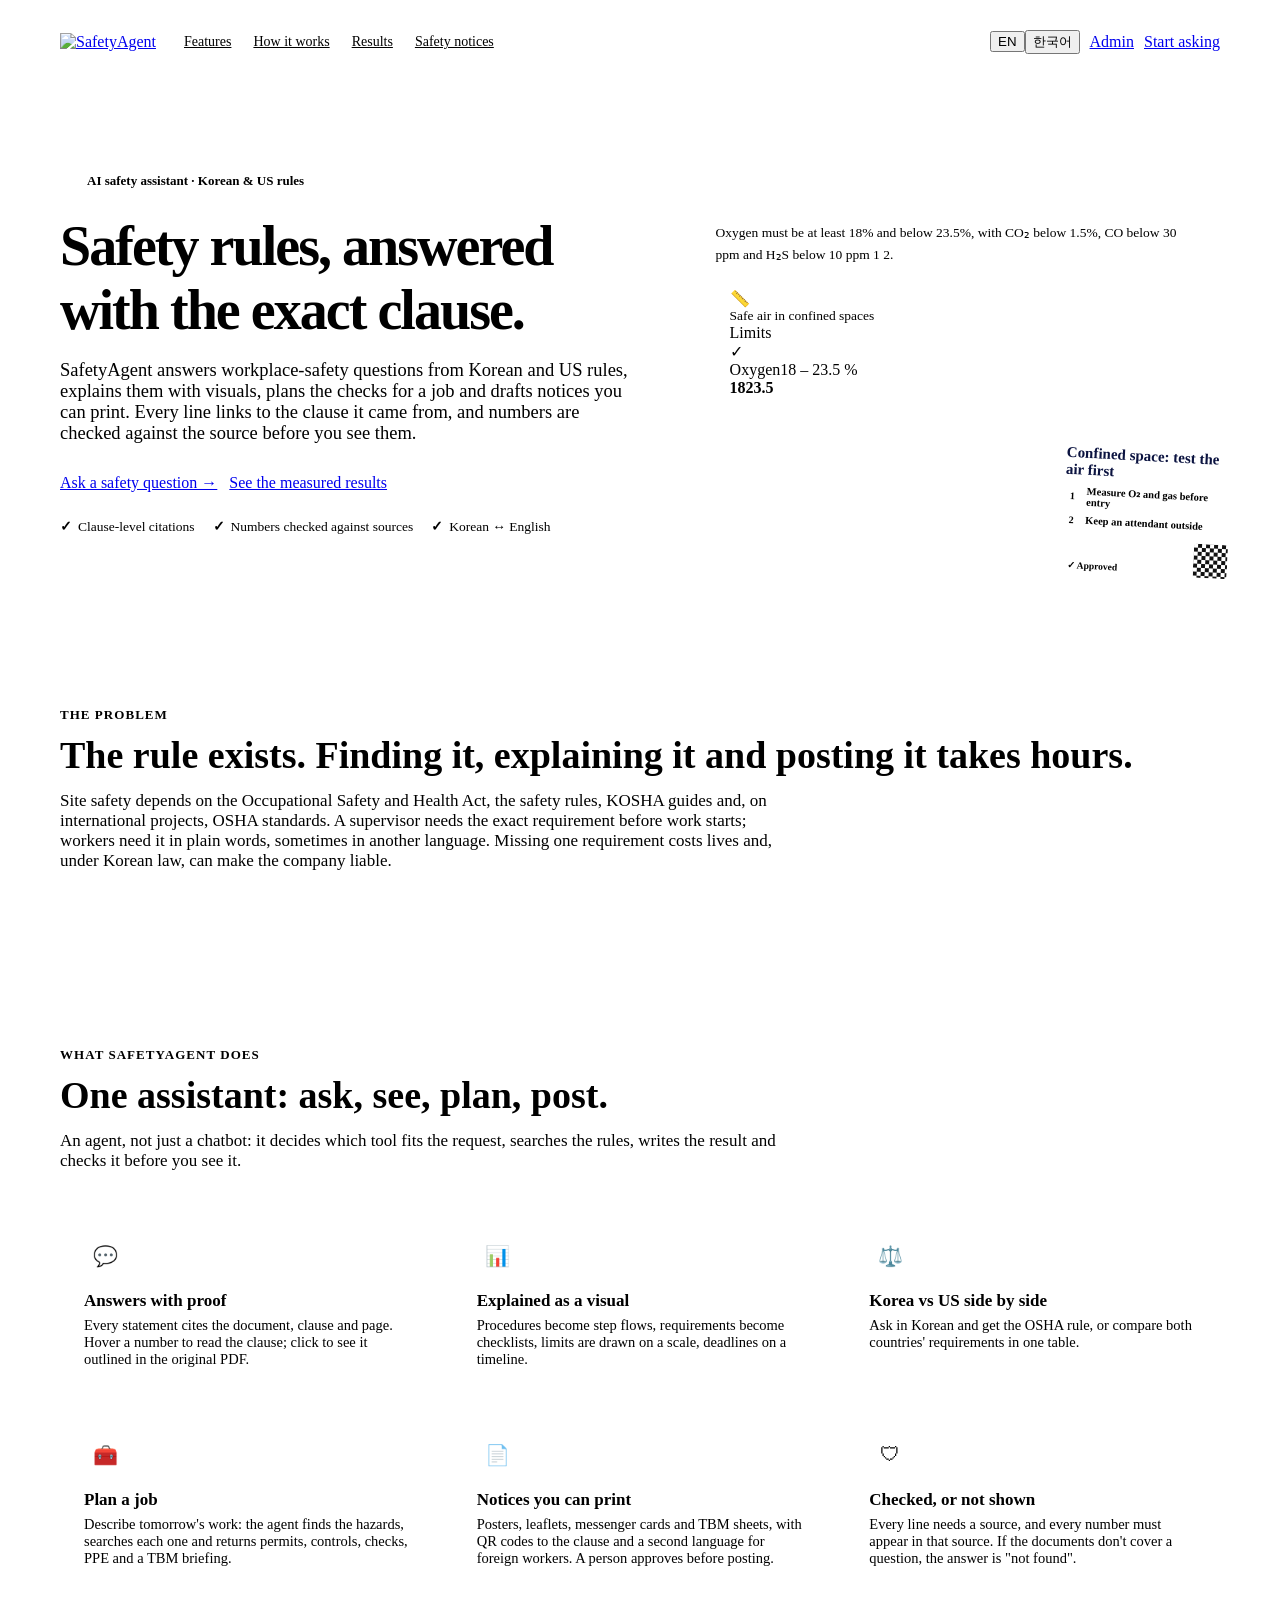
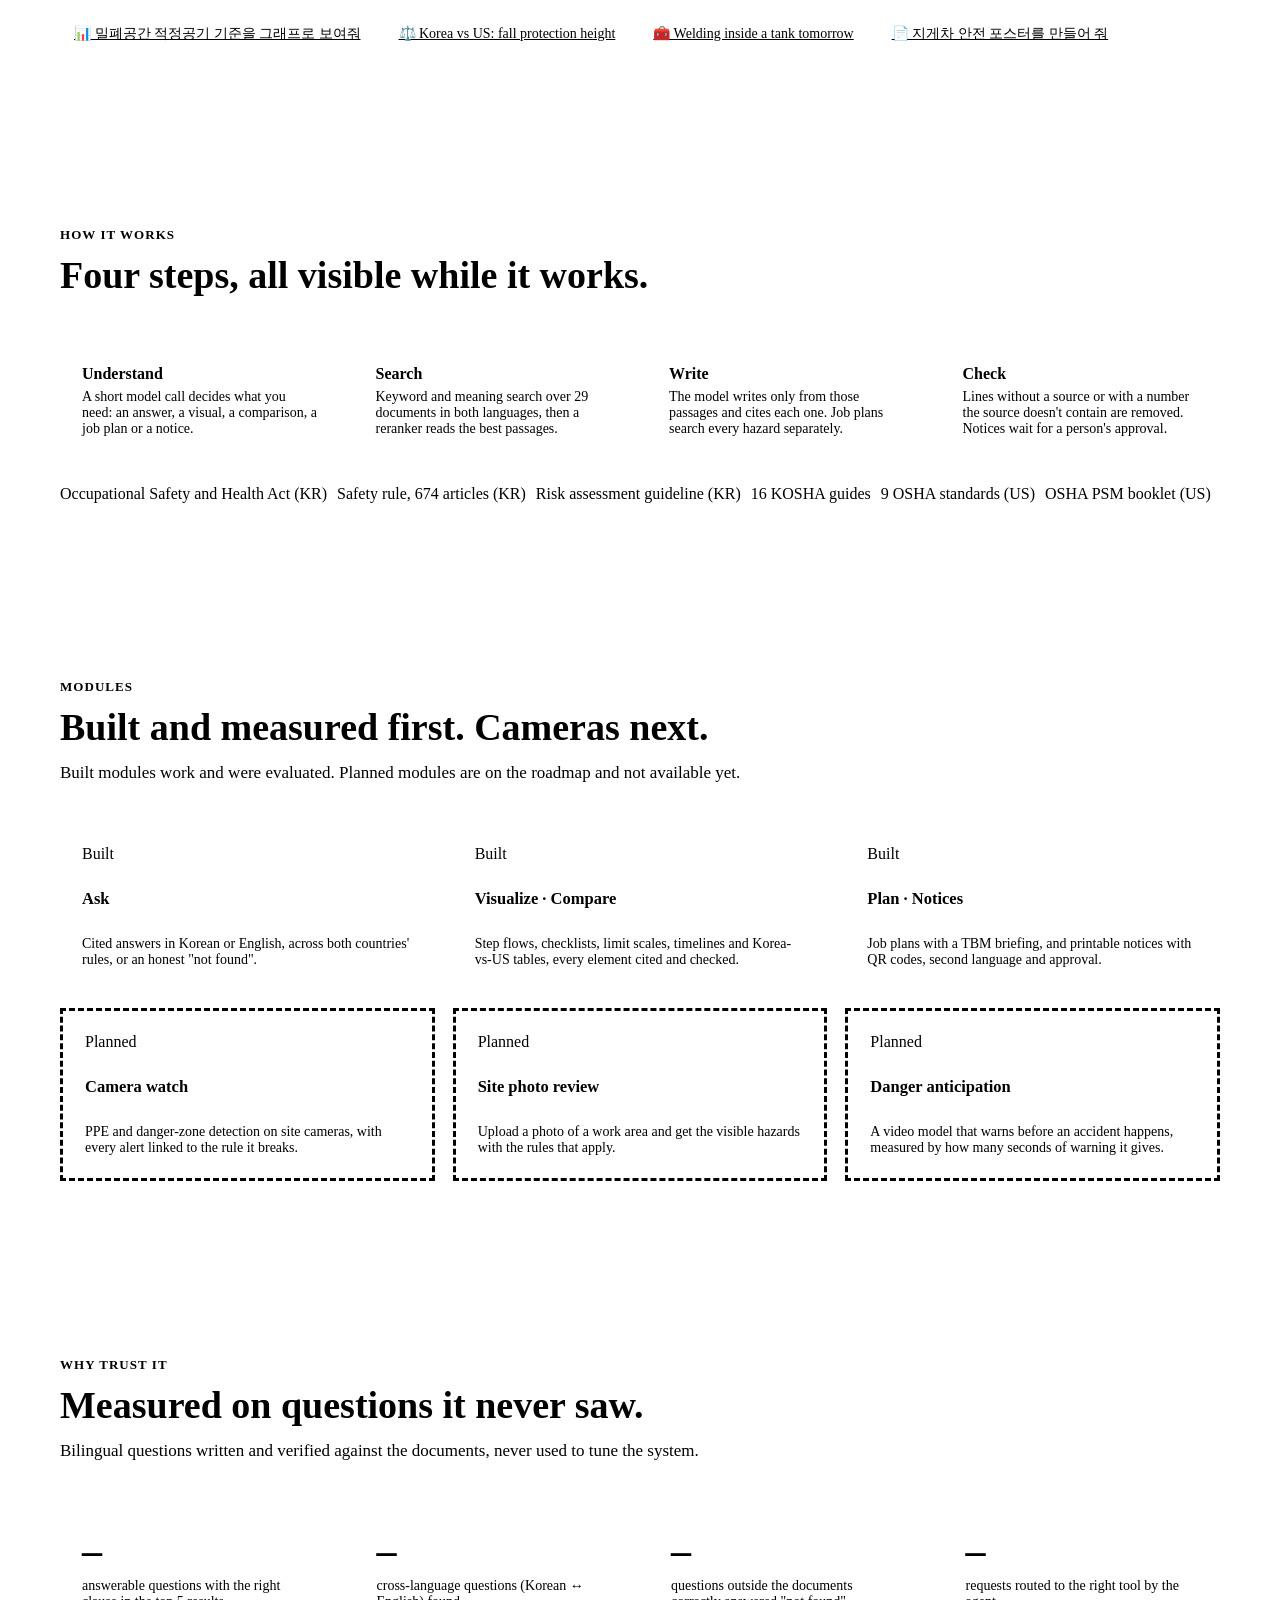
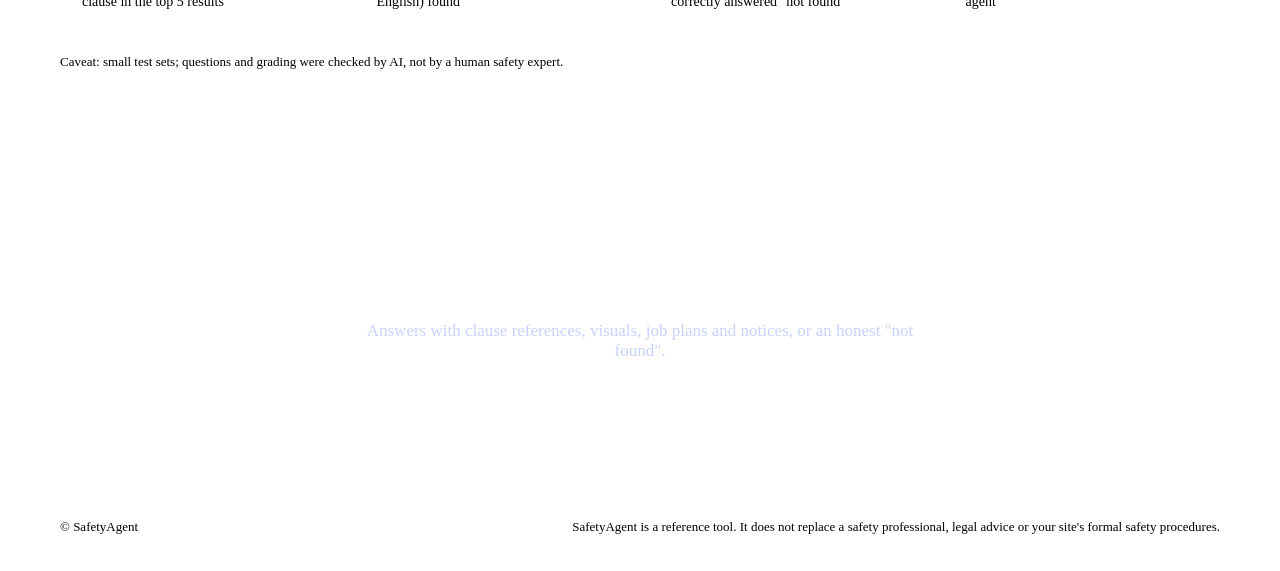
==== commit d3eb684d: "SafetyAgent evaluation results, fixes from the new tests, README - Test set 1 on 29 documents (setup" ====
--- a/app/static/index.html
+++ b/app/static/index.html
@@ -35,14 +35,14 @@
 
   /* hero preview: a chat answer with a limits visual + a printed notice */
   .mock { position: relative; }
-  .mock .chat { padding: 20px 20px 34px; border-radius: 20px; box-shadow: var(--shadow-2); }
+  .mock .chat { padding: 20px 20px 120px; border-radius: 20px; box-shadow: var(--shadow-2); }
   .mock .q { margin-left: auto; width: fit-content; max-width: 85%; background: var(--brand); color: #fff; padding: 9px 14px;
              border-radius: 14px 14px 4px 14px; font-size: 14px; }
   .mock .a { margin-top: 12px; font-size: 13.5px; line-height: 1.65; color: var(--ink); }
   .mock .a .cite { cursor: default; }
   .mock .vis { margin-top: 10px; padding: 12px 14px; }
   .mock .vis-title { font-size: 13.5px; } .mock .lim-bar { margin-bottom: 18px; }
-  .mock .poster { position: absolute; right: -18px; bottom: -46px; width: 190px; background: #fff; border-radius: 10px;
+  .mock .poster { position: absolute; right: -22px; bottom: -40px; width: 190px; background: #fff; border-radius: 10px;
                   box-shadow: var(--shadow-2); overflow: hidden; border: 1px solid var(--line); transform: rotate(3deg); }
   .mock .poster .st { height: 9px; background: repeating-linear-gradient(135deg, #111 0 9px, var(--safety) 9px 18px); }
   .mock .poster .pb { padding: 10px 12px 12px; display: grid; gap: 5px; }
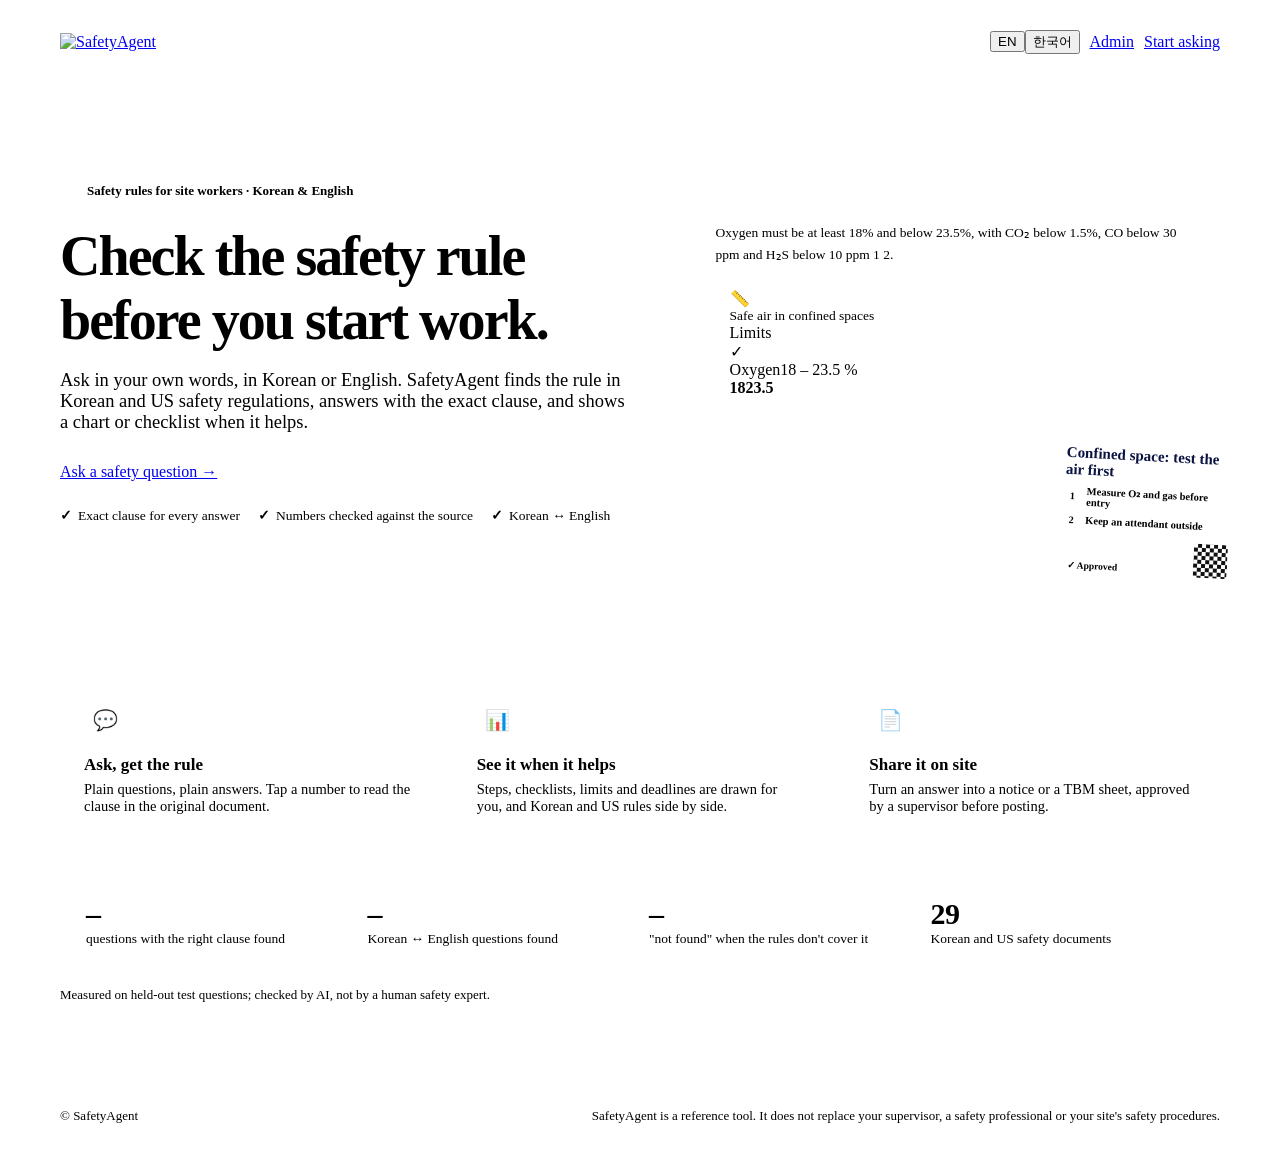
==== commit 4e32bc7d: "Planner: one call decides tool, visual, search words and country; no chat modes; short landing page " ====
--- a/app/static/index.html
+++ b/app/static/index.html
@@ -3,7 +3,7 @@
 <head>
 <meta charset="utf-8">
 <meta name="viewport" content="width=device-width, initial-scale=1">
-<title data-i18n="home.pageTitle">SafetyAgent · AI safety assistant for industrial sites</title>
+<title data-i18n="home.pageTitle">SafetyAgent · Safety rules for site workers</title>
 <meta name="description" content="Ask Korean and US safety rules in Korean or English. Answers, visuals, job plans and printable notices, every line linked to the clause it came from.">
 <link rel="icon" href="/brand/safetyagent_icon.svg" type="image/svg+xml">
 <link rel="stylesheet" href="https://cdn.jsdelivr.net/gh/orioncactus/pretendard@v1.3.9/dist/web/variable/pretendardvariable-dynamic-subset.min.css">
@@ -53,12 +53,16 @@
   .mock .poster .qr { width: 34px; height: 34px; background: conic-gradient(#111 25%, #fff 0 50%, #111 0 75%, #fff 0) 0 0 / 8px 8px; border-radius: 3px; }
   .mock .poster .ok { font-size: 9.5px; font-weight: 700; color: var(--ok); border: 1px solid var(--ok); border-radius: 99px; padding: 1px 6px; }
 
-  section.block { padding: 88px 0; }
+  section.block { padding: 56px 0 64px; }
+  .results { display: grid; grid-template-columns: repeat(4, 1fr); gap: 18px; margin-top: 36px; padding: 22px 26px;
+             border-radius: var(--radius); background: var(--bg); }
+  .results .num { font-size: 30px; font-weight: 800; color: var(--brand); letter-spacing: -.02em; }
+  .results .lbl { font-size: 13.5px; color: var(--ink-2); }
   section.alt { background: var(--bg); }
   .kicker { font-size: 13px; font-weight: 700; color: var(--accent); letter-spacing: .08em; text-transform: uppercase; }
   .block h2 { font-size: clamp(28px, 3.4vw, 38px); margin: 10px 0 14px; font-weight: 800; }
   .block p.sub { color: var(--ink-2); font-size: 17px; max-width: 740px; margin: 0; }
-  .grid { display: grid; gap: 18px; margin-top: 40px; }
+  .grid { display: grid; gap: 18px; }
   .g3 { grid-template-columns: repeat(3, 1fr); } .g4 { grid-template-columns: repeat(4, 1fr); }
   .feature { padding: 24px; } .feature h3 { font-size: 17px; margin: 14px 0 6px; } .feature p { margin: 0; color: var(--ink-2); font-size: 14.5px; }
   .ico { width: 42px; height: 42px; border-radius: 12px; background: var(--brand-50); color: var(--brand); display: grid; place-items: center; font-size: 20px; }
@@ -86,7 +90,8 @@
   footer .wrap { display: flex; gap: 20px; justify-content: space-between; flex-wrap: wrap; }
 
   @media (max-width: 920px) {
-    .hero .wrap, .g3, .g4, .flow { grid-template-columns: 1fr; }
+    .hero .wrap, .g3, .g4, .flow, .results { grid-template-columns: 1fr 1fr; }
+    .hero .wrap, .g3 { grid-template-columns: 1fr; }
     .mock .poster { position: relative; right: 0; bottom: 0; margin: 14px 0 0 auto; }
     nav.top .links { display: none; }
   }
@@ -96,8 +101,6 @@
 <nav class="top">
   <div class="wrap">
     <a href="/" aria-label="SafetyAgent home"><img class="logo" src="/brand/safetyagent_logo.svg" alt="SafetyAgent"></a>
-    <div class="links"><a href="#features" data-i18n="nav.features">Features</a><a href="#how" data-i18n="nav.how">How it works</a>
-      <a href="#results" data-i18n="nav.results">Results</a><a href="/notices" data-i18n="nav.notices">Safety notices</a></div>
     <div class="cta">
       <div class="seg ui-lang" role="group" aria-label="Interface language" data-i18n-attr="aria-label:ui.aria"><button type="button" data-ui-lang="en">EN</button><button type="button" data-ui-lang="ko">한국어</button></div>
       <a class="btn btn-ghost btn-sm" href="/admin" id="adminLink" data-i18n="nav.admin">Admin</a><a class="btn btn-primary btn-sm" href="/chat" data-i18n="nav.start">Start asking</a></div>
@@ -107,16 +110,14 @@
 <header class="hero">
   <div class="wrap">
     <div>
-      <span class="eyebrow" data-i18n="hero.eyebrow"><i></i>AI safety assistant · Korean &amp; US rules</span>
-      <h1 data-i18n="hero.title">Safety rules, answered with <em>the exact clause</em>.</h1>
-      <p class="lead" data-i18n="hero.lead">SafetyAgent answers workplace-safety questions from Korean and US rules, explains them with visuals,
-        plans the checks for a job and drafts notices you can print. Every line links to the clause it came from, and numbers are checked
-        against the source before you see them.</p>
+      <span class="eyebrow" data-i18n="hero.eyebrow"><i></i>Safety rules for site workers · Korean &amp; English</span>
+      <h1 data-i18n="hero.title">Check the safety rule <em>before you start work</em>.</h1>
+      <p class="lead" data-i18n="hero.lead">Ask in your own words, in Korean or English. SafetyAgent finds the rule in Korean and US
+        safety regulations, answers with the exact clause, and shows a chart or checklist when it helps.</p>
       <div class="actions">
         <a class="btn btn-primary" href="/chat" data-i18n="hero.ask">Ask a safety question →</a>
-        <a class="btn btn-ghost" href="#results" data-i18n="hero.see">See the measured results</a>
       </div>
-      <div class="trust" data-i18n="hero.trust"><span>Clause-level citations</span><span>Numbers checked against sources</span><span>Korean ↔ English</span></div>
+      <div class="trust" data-i18n="hero.trust"><span>Exact clause for every answer</span><span>Numbers checked against the source</span><span>Korean ↔ English</span></div>
     </div>
     <div class="mock" aria-hidden="true">
       <div class="card chat">
@@ -142,94 +143,25 @@
   </div>
 </header>
 
-<section class="block" id="problem">
+<section class="block" id="features">
   <div class="wrap">
-    <div class="kicker" data-i18n="problem.kicker">The problem</div>
-    <h2 data-i18n="problem.h">The rule exists. Finding it, explaining it and posting it takes hours.</h2>
-    <p class="sub" data-i18n="problem.sub">Site safety depends on the Occupational Safety and Health Act, the safety rules, KOSHA guides and, on
-      international projects, OSHA standards. A supervisor needs the exact requirement before work starts; workers need it in plain words,
-      sometimes in another language. Missing one requirement costs lives and, under Korean law, can make the company liable.</p>
-  </div>
-</section>
-
-<section class="block alt" id="features">
-  <div class="wrap">
-    <div class="kicker" data-i18n="feat.kicker">What SafetyAgent does</div>
-    <h2 data-i18n="feat.h">One assistant: ask, see, plan, post.</h2>
-    <p class="sub" data-i18n="feat.sub">An agent, not just a chatbot: it decides which tool fits the request, searches the rules, writes the
-      result and checks it before you see it.</p>
     <div class="grid g3">
-      <div class="card feature"><div class="ico">💬</div><h3 data-i18n="f1.h">Answers with proof</h3><p data-i18n="f1.p">Every statement cites the document, clause and page. Hover a number to read the clause; click to see it outlined in the original PDF.</p></div>
-      <div class="card feature"><div class="ico">📊</div><h3 data-i18n="f2.h">Explained as a visual</h3><p data-i18n="f2.p">Procedures become step flows, requirements become checklists, limits are drawn on a scale, deadlines on a timeline.</p></div>
-      <div class="card feature"><div class="ico">⚖️</div><h3 data-i18n="f3.h">Korea vs US side by side</h3><p data-i18n="f3.p">Ask in Korean and get the OSHA rule, or compare both countries' requirements in one table.</p></div>
-      <div class="card feature"><div class="ico amber">🧰</div><h3 data-i18n="f4.h">Plan a job</h3><p data-i18n="f4.p">Describe tomorrow's work: the agent finds the hazards, searches each one and returns permits, controls, checks, PPE and a TBM briefing.</p></div>
-      <div class="card feature"><div class="ico amber">📄</div><h3 data-i18n="f5.h">Notices you can print</h3><p data-i18n="f5.p">Posters, leaflets, messenger cards and TBM sheets, with QR codes to the clause and a second language for foreign workers. A person approves before posting.</p></div>
-      <div class="card feature"><div class="ico">🛡</div><h3 data-i18n="f6.h">Checked, or not shown</h3><p data-i18n="f6.p">Every line needs a source, and every number must appear in that source. If the documents don't cover a question, the answer is "not found".</p></div>
+      <div class="card feature"><div class="ico">💬</div><h3 data-i18n="f1.h">Ask, get the rule</h3><p data-i18n="f1.p">Plain questions, plain answers. Tap a number to read the clause in the original document.</p></div>
+      <div class="card feature"><div class="ico">📊</div><h3 data-i18n="f2.h">See it when it helps</h3><p data-i18n="f2.p">Steps, checklists, limits and deadlines are drawn for you, and Korean and US rules side by side.</p></div>
+      <div class="card feature"><div class="ico amber">📄</div><h3 data-i18n="f3.h">Share it on site</h3><p data-i18n="f3.p">Turn an answer into a notice or a TBM sheet, approved by a supervisor before posting.</p></div>
     </div>
-    <div class="tries"><a href="/chat?q=%EB%B0%80%ED%8F%90%EA%B3%B5%EA%B0%84%20%EC%A0%81%EC%A0%95%EA%B3%B5%EA%B8%B0%20%EA%B8%B0%EC%A4%80%EC%9D%84%20%EA%B7%B8%EB%9E%98%ED%94%84%EB%A1%9C%20%EB%B3%B4%EC%97%AC%EC%A4%98">📊 밀폐공간 적정공기 기준을 그래프로 보여줘</a>
-      <a href="/chat?q=Compare%20Korea%20and%20the%20US%3A%20from%20what%20height%20is%20fall%20protection%20required%3F">⚖️ Korea vs US: fall protection height</a>
-      <a href="/chat?q=We%20will%20weld%20inside%20a%20tank%20tomorrow.%20What%20must%20we%20prepare%3F&amp;mode=task_plan">🧰 Welding inside a tank tomorrow</a>
-      <a href="/chat?q=%EC%A7%80%EA%B2%8C%EC%B0%A8%20%EC%95%88%EC%A0%84%20%ED%8F%AC%EC%8A%A4%ED%84%B0%EB%A5%BC%20%EB%A7%8C%EB%93%A4%EC%96%B4%20%EC%A4%98&amp;mode=notice">📄 지게차 안전 포스터를 만들어 줘</a></div>
-  </div>
-</section>
-
-<section class="block" id="how">
-  <div class="wrap">
-    <div class="kicker" data-i18n="how.kicker">How it works</div>
-    <h2 data-i18n="how.h">Four steps, all visible while it works.</h2>
-    <div class="flow">
-      <div class="card st"><h3 data-i18n="s1.h">Understand</h3><p data-i18n="s1.p">A short model call decides what you need: an answer, a visual, a comparison, a job plan or a notice.</p></div>
-      <div class="card st"><h3 data-i18n="s2.h">Search</h3><p data-i18n="s2.p">Keyword and meaning search over 29 documents in both languages, then a reranker reads the best passages.</p></div>
-      <div class="card st"><h3 data-i18n="s3.h">Write</h3><p data-i18n="s3.p">The model writes only from those passages and cites each one. Job plans search every hazard separately.</p></div>
-      <div class="card st"><h3 data-i18n="s4.h">Check</h3><p data-i18n="s4.p">Lines without a source or with a number the source doesn't contain are removed. Notices wait for a person's approval.</p></div>
+    <div class="results" id="results">
+      <div><div class="num" id="st1">–</div><div class="lbl" data-i18n="s1">questions with the right clause found</div></div>
+      <div><div class="num" id="st2">–</div><div class="lbl" data-i18n="s2">Korean ↔ English questions found</div></div>
+      <div><div class="num" id="st3">–</div><div class="lbl" data-i18n="s3">"not found" when the rules don't cover it</div></div>
+      <div><div class="num">29</div><div class="lbl" data-i18n="s4">Korean and US safety documents</div></div>
     </div>
-    <div class="corpus" id="corpus"><span class="chip" data-i18n="corp.1">Occupational Safety and Health Act (KR)</span><span class="chip" data-i18n="corp.2">Safety rule, 674 articles (KR)</span>
-      <span class="chip" data-i18n="corp.3">Risk assessment guideline (KR)</span><span class="chip" data-i18n="corp.4">16 KOSHA guides</span>
-      <span class="chip accent" data-i18n="corp.5">9 OSHA standards (US)</span><span class="chip accent" data-i18n="corp.6">OSHA PSM booklet (US)</span></div>
-  </div>
-</section>
-
-<section class="block alt" id="modules">
-  <div class="wrap">
-    <div class="kicker" data-i18n="mod.kicker">Modules</div>
-    <h2 data-i18n="mod.h">Built and measured first. Cameras next.</h2>
-    <p class="sub" data-i18n="mod.sub">Built modules work and were evaluated. Planned modules are on the roadmap and not available yet.</p>
-    <div class="grid g3">
-      <div class="card module"><span class="chip ok" data-i18n="chip.built">Built</span><h3>Ask</h3><p data-i18n="m1.p">Cited answers in Korean or English, across both countries' rules, or an honest "not found".</p></div>
-      <div class="card module"><span class="chip ok" data-i18n="chip.built">Built</span><h3>Visualize · Compare</h3><p data-i18n="m2.p">Step flows, checklists, limit scales, timelines and Korea-vs-US tables, every element cited and checked.</p></div>
-      <div class="card module"><span class="chip ok" data-i18n="chip.built">Built</span><h3>Plan · Notices</h3><p data-i18n="m3.p">Job plans with a TBM briefing, and printable notices with QR codes, second language and approval.</p></div>
-      <div class="card module planned"><span class="chip muted" data-i18n="chip.planned">Planned</span><h3>Camera watch</h3><p data-i18n="m4.p">PPE and danger-zone detection on site cameras, with every alert linked to the rule it breaks.</p></div>
-      <div class="card module planned"><span class="chip muted" data-i18n="chip.planned">Planned</span><h3>Site photo review</h3><p data-i18n="m5.p">Upload a photo of a work area and get the visible hazards with the rules that apply.</p></div>
-      <div class="card module planned"><span class="chip muted" data-i18n="chip.planned">Planned</span><h3>Danger anticipation</h3><p data-i18n="m6.p">A video model that warns before an accident happens, measured by how many seconds of warning it gives.</p></div>
-    </div>
-  </div>
-</section>
-
-<section class="block" id="results">
-  <div class="wrap">
-    <div class="kicker" data-i18n="res.kicker">Why trust it</div>
-    <h2 data-i18n="res.h">Measured on questions it never saw.</h2>
-    <p class="sub" data-i18n="res.sub">Bilingual questions written and verified against the documents, never used to tune the system.</p>
-    <div class="grid g4" id="stats">
-      <div class="card stat"><div class="num" id="st1">–</div><div class="lbl" data-i18n="s1">answerable questions with the right clause in the top 5 results</div></div>
-      <div class="card stat"><div class="num" id="st2">–</div><div class="lbl" data-i18n="s2">cross-language questions (Korean ↔ English) found</div></div>
-      <div class="card stat"><div class="num" id="st3">–</div><div class="lbl" data-i18n="s3">questions outside the documents correctly answered "not found"</div></div>
-      <div class="card stat"><div class="num" id="st4">–</div><div class="lbl" data-i18n="s4">requests routed to the right tool by the agent</div></div>
-    </div>
-    <p class="caveat" data-i18n="res.caveat">Caveat: small test sets; questions and grading were checked by AI, not by a human safety expert.</p>
-  </div>
-</section>
-
-<section class="final">
-  <div class="wrap">
-    <h2 data-i18n="final.h">Work safely, with the rule in hand.</h2>
-    <p data-i18n="final.p">Answers with clause references, visuals, job plans and notices, or an honest "not found".</p>
-    <a class="btn btn-primary" href="/chat" data-i18n="final.btn">Start asking →</a>
+    <p class="caveat" data-i18n="res.caveat">Measured on held-out test questions; checked by AI, not by a human safety expert.</p>
   </div>
 </section>
 
 <footer>
-  <div class="wrap"><span>© SafetyAgent</span><span data-i18n="footer.note">SafetyAgent is a reference tool. It does not replace a safety professional, legal advice or your site's formal safety procedures.</span></div>
+  <div class="wrap"><span>© SafetyAgent</span><span data-i18n="footer.note">SafetyAgent is a reference tool. It does not replace your supervisor, a safety professional or your site's safety procedures.</span></div>
 </footer>
 <script src="/static/js/common.js"></script>
 <script src="/static/js/i18n.js"></script>
@@ -248,9 +180,8 @@
     showAdmin();
   }).catch(() => {});
   document.addEventListener("da:lang", showAdmin);
-  // Measured results (filled from js/results.js, written by the evaluation)
   const R = window.SA_RESULTS || {};
-  for (const [id, v] of Object.entries({ st1: R.recall5, st2: R.cross, st3: R.refusals, st4: R.router })) {
+  for (const [id, v] of Object.entries({ st1: R.recall5, st2: R.cross, st3: R.refusals })) {
     if (v) document.getElementById(id).textContent = v;
   }
 </script>
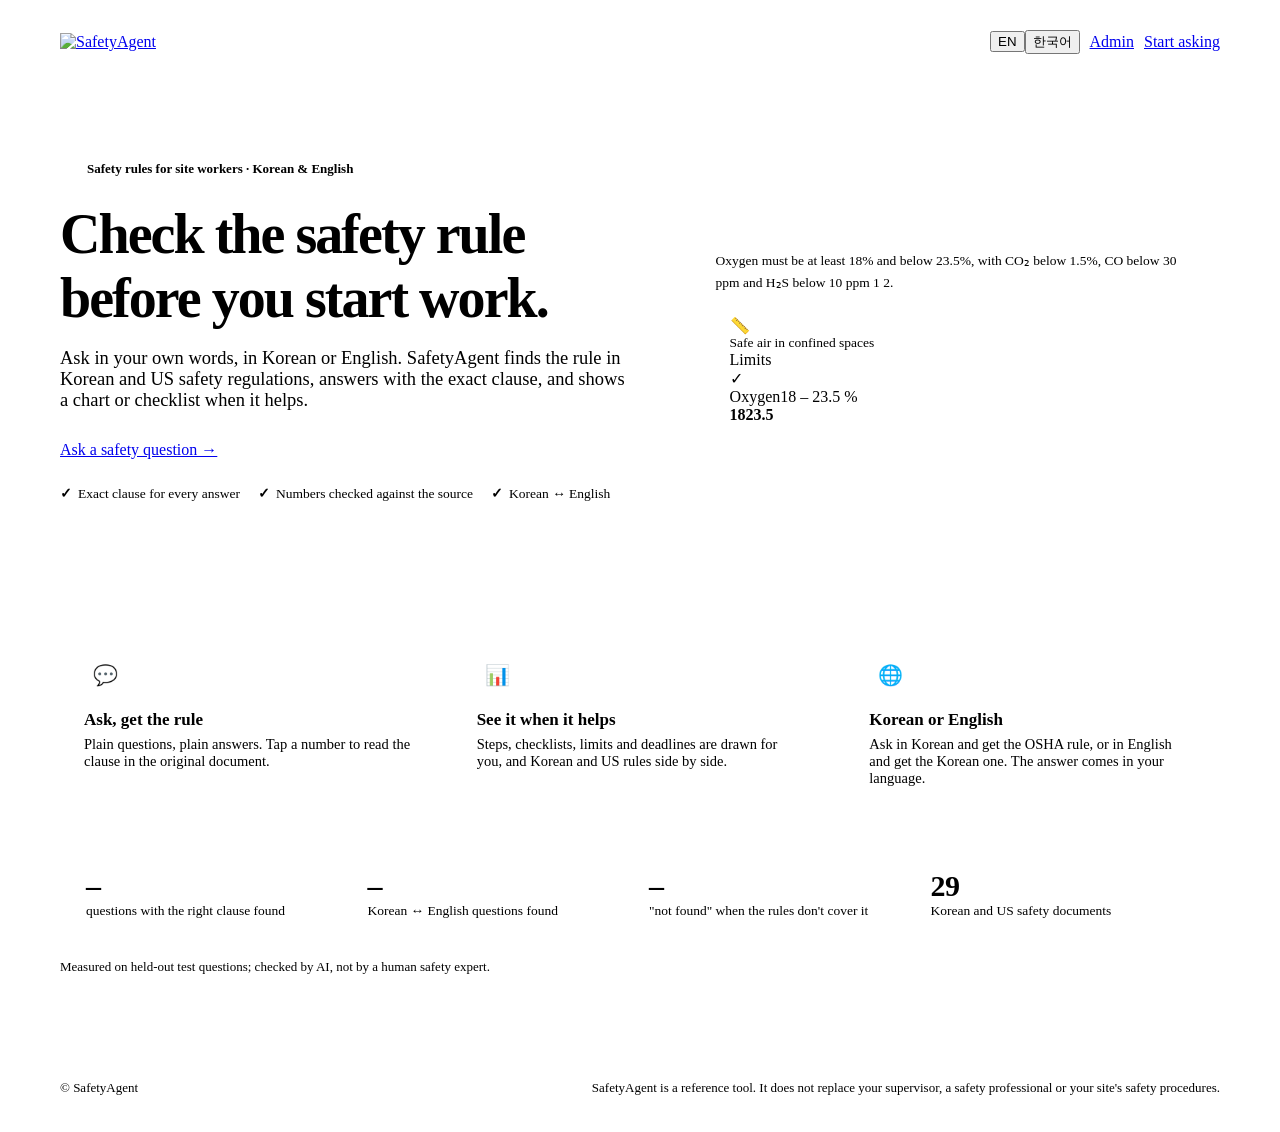
==== commit 7768e99f: "Answers and visuals only: remove job plans and notices; final evaluation, README, license - planner " ====
--- a/app/static/index.html
+++ b/app/static/index.html
@@ -4,7 +4,7 @@
 <meta charset="utf-8">
 <meta name="viewport" content="width=device-width, initial-scale=1">
 <title data-i18n="home.pageTitle">SafetyAgent · Safety rules for site workers</title>
-<meta name="description" content="Ask Korean and US safety rules in Korean or English. Answers, visuals, job plans and printable notices, every line linked to the clause it came from.">
+<meta name="description" content="Ask Korean and US safety rules in Korean or English. Answers with the exact clause, and a chart or checklist when it helps.">
 <link rel="icon" href="/brand/safetyagent_icon.svg" type="image/svg+xml">
 <link rel="stylesheet" href="https://cdn.jsdelivr.net/gh/orioncactus/pretendard@v1.3.9/dist/web/variable/pretendardvariable-dynamic-subset.min.css">
 <link rel="stylesheet" href="/static/css/safetyagent.css">
@@ -33,67 +33,33 @@
   .hero .trust { margin-top: 26px; display: flex; gap: 18px; flex-wrap: wrap; font-size: 13.5px; color: var(--ink-2); }
   .hero .trust span::before { content: "✓"; color: var(--ok); font-weight: 800; margin-right: 6px; }
 
-  /* hero preview: a chat answer with a limits visual + a printed notice */
+  /* hero preview: a chat answer with a limits visual */
   .mock { position: relative; }
-  .mock .chat { padding: 20px 20px 120px; border-radius: 20px; box-shadow: var(--shadow-2); }
+  .mock .chat { padding: 20px; border-radius: 20px; box-shadow: var(--shadow-2); }
   .mock .q { margin-left: auto; width: fit-content; max-width: 85%; background: var(--brand); color: #fff; padding: 9px 14px;
              border-radius: 14px 14px 4px 14px; font-size: 14px; }
   .mock .a { margin-top: 12px; font-size: 13.5px; line-height: 1.65; color: var(--ink); }
   .mock .a .cite { cursor: default; }
   .mock .vis { margin-top: 10px; padding: 12px 14px; }
   .mock .vis-title { font-size: 13.5px; } .mock .lim-bar { margin-bottom: 18px; }
-  .mock .poster { position: absolute; right: -22px; bottom: -40px; width: 190px; background: #fff; border-radius: 10px;
-                  box-shadow: var(--shadow-2); overflow: hidden; border: 1px solid var(--line); transform: rotate(3deg); }
-  .mock .poster .st { height: 9px; background: repeating-linear-gradient(135deg, #111 0 9px, var(--safety) 9px 18px); }
-  .mock .poster .pb { padding: 10px 12px 12px; display: grid; gap: 5px; }
-  .mock .poster .pt { font-weight: 900; font-size: 15px; color: #0b1340; line-height: 1.15; }
-  .mock .poster .pl { display: flex; gap: 6px; align-items: center; font-size: 10.5px; font-weight: 600; }
-  .mock .poster .pl b { width: 16px; height: 16px; border-radius: 4px; background: var(--safety); display: grid; place-items: center; font-size: 10px; flex: none; }
-  .mock .poster .pf { display: flex; justify-content: space-between; align-items: end; margin-top: 4px; }
-  .mock .poster .qr { width: 34px; height: 34px; background: conic-gradient(#111 25%, #fff 0 50%, #111 0 75%, #fff 0) 0 0 / 8px 8px; border-radius: 3px; }
-  .mock .poster .ok { font-size: 9.5px; font-weight: 700; color: var(--ok); border: 1px solid var(--ok); border-radius: 99px; padding: 1px 6px; }
 
   section.block { padding: 56px 0 64px; }
   .results { display: grid; grid-template-columns: repeat(4, 1fr); gap: 18px; margin-top: 36px; padding: 22px 26px;
              border-radius: var(--radius); background: var(--bg); }
   .results .num { font-size: 30px; font-weight: 800; color: var(--brand); letter-spacing: -.02em; }
   .results .lbl { font-size: 13.5px; color: var(--ink-2); }
-  section.alt { background: var(--bg); }
-  .kicker { font-size: 13px; font-weight: 700; color: var(--accent); letter-spacing: .08em; text-transform: uppercase; }
-  .block h2 { font-size: clamp(28px, 3.4vw, 38px); margin: 10px 0 14px; font-weight: 800; }
-  .block p.sub { color: var(--ink-2); font-size: 17px; max-width: 740px; margin: 0; }
   .grid { display: grid; gap: 18px; }
-  .g3 { grid-template-columns: repeat(3, 1fr); } .g4 { grid-template-columns: repeat(4, 1fr); }
+  .g3 { grid-template-columns: repeat(3, 1fr); }
   .feature { padding: 24px; } .feature h3 { font-size: 17px; margin: 14px 0 6px; } .feature p { margin: 0; color: var(--ink-2); font-size: 14.5px; }
   .ico { width: 42px; height: 42px; border-radius: 12px; background: var(--brand-50); color: var(--brand); display: grid; place-items: center; font-size: 20px; }
   .ico.amber { background: var(--safety-50); }
-  .flow { display: grid; grid-template-columns: repeat(4, 1fr); gap: 14px; margin-top: 40px; counter-reset: f; }
-  .flow .st { padding: 22px; position: relative; }
-  .flow .st::before { counter-increment: f; content: counter(f); position: absolute; top: -14px; left: 20px; width: 28px; height: 28px;
-                      border-radius: 50%; background: var(--brand); color: #fff; font-weight: 800; display: grid; place-items: center; font-size: 13px; }
-  .flow .st h3 { font-size: 16px; margin: 6px 0 6px; } .flow .st p { margin: 0; color: var(--ink-2); font-size: 14px; }
-  .module { padding: 22px; display: flex; flex-direction: column; gap: 10px; }
-  .module .chip { align-self: flex-start; }
-  .module h3 { font-size: 16.5px; } .module p { margin: 0; color: var(--ink-2); font-size: 14px; flex: 1; }
-  .module.planned { background: transparent; box-shadow: none; border-style: dashed; }
-  .tries { display: flex; gap: 10px; flex-wrap: wrap; margin-top: 26px; }
-  .tries a { border: 1px solid var(--line); background: var(--surface); border-radius: 999px; padding: 8px 14px; font-size: 14px; color: var(--ink); }
-  .tries a:hover { border-color: var(--brand-100); text-decoration: none; box-shadow: var(--shadow-1); }
-  .stat { padding: 26px 22px; } .stat .num { font-size: 40px; font-weight: 800; color: var(--brand); letter-spacing: -.03em; }
-  .stat .lbl { color: var(--ink-2); font-size: 14px; margin-top: 4px; }
   .caveat { margin-top: 18px; font-size: 13px; color: var(--muted); }
-  .corpus { margin-top: 26px; display: flex; gap: 10px; flex-wrap: wrap; }
-  .final { text-align: center; padding: 84px 0; background: var(--brand); color: #fff; }
-  .final h2 { color: #fff; } .final p { color: #c9d2ff; margin: 12px auto 28px; max-width: 560px; font-size: 17px; }
-  .final .btn-primary { background: #fff; color: var(--brand); box-shadow: none; }
   footer { padding: 28px 0; font-size: 13px; color: var(--muted); border-top: 1px solid var(--line-2); }
   footer .wrap { display: flex; gap: 20px; justify-content: space-between; flex-wrap: wrap; }
 
   @media (max-width: 920px) {
-    .hero .wrap, .g3, .g4, .flow, .results { grid-template-columns: 1fr 1fr; }
+    .results { grid-template-columns: 1fr 1fr; }
     .hero .wrap, .g3 { grid-template-columns: 1fr; }
-    .mock .poster { position: relative; right: 0; bottom: 0; margin: 14px 0 0 auto; }
-    nav.top .links { display: none; }
   }
 </style>
 </head>
@@ -132,13 +98,6 @@
               <span class="tick" style="left:57%"><i></i><b>18</b></span><span class="tick" style="left:74%"><i></i><b>23.5</b></span></div></div>
         </div>
       </div>
-      <div class="poster">
-        <div class="st"></div>
-        <div class="pb"><div class="pt" data-i18n="mock.pt">Confined space: test the air first</div>
-          <div class="pl"><b>1</b><span data-i18n="mock.p1">Measure O₂ and gas before entry</span></div>
-          <div class="pl"><b>2</b><span data-i18n="mock.p2">Keep an attendant outside</span></div>
-          <div class="pf"><span class="ok" data-i18n="mock.pok">✓ Approved</span><span class="qr"></span></div></div>
-      </div>
     </div>
   </div>
 </header>
@@ -148,7 +107,7 @@
     <div class="grid g3">
       <div class="card feature"><div class="ico">💬</div><h3 data-i18n="f1.h">Ask, get the rule</h3><p data-i18n="f1.p">Plain questions, plain answers. Tap a number to read the clause in the original document.</p></div>
       <div class="card feature"><div class="ico">📊</div><h3 data-i18n="f2.h">See it when it helps</h3><p data-i18n="f2.p">Steps, checklists, limits and deadlines are drawn for you, and Korean and US rules side by side.</p></div>
-      <div class="card feature"><div class="ico amber">📄</div><h3 data-i18n="f3.h">Share it on site</h3><p data-i18n="f3.p">Turn an answer into a notice or a TBM sheet, approved by a supervisor before posting.</p></div>
+      <div class="card feature"><div class="ico amber">🌐</div><h3 data-i18n="f3.h">Korean or English</h3><p data-i18n="f3.p">Ask in Korean and get the OSHA rule, or in English and get the Korean one. The answer comes in your language.</p></div>
     </div>
     <div class="results" id="results">
       <div><div class="num" id="st1">–</div><div class="lbl" data-i18n="s1">questions with the right clause found</div></div>
